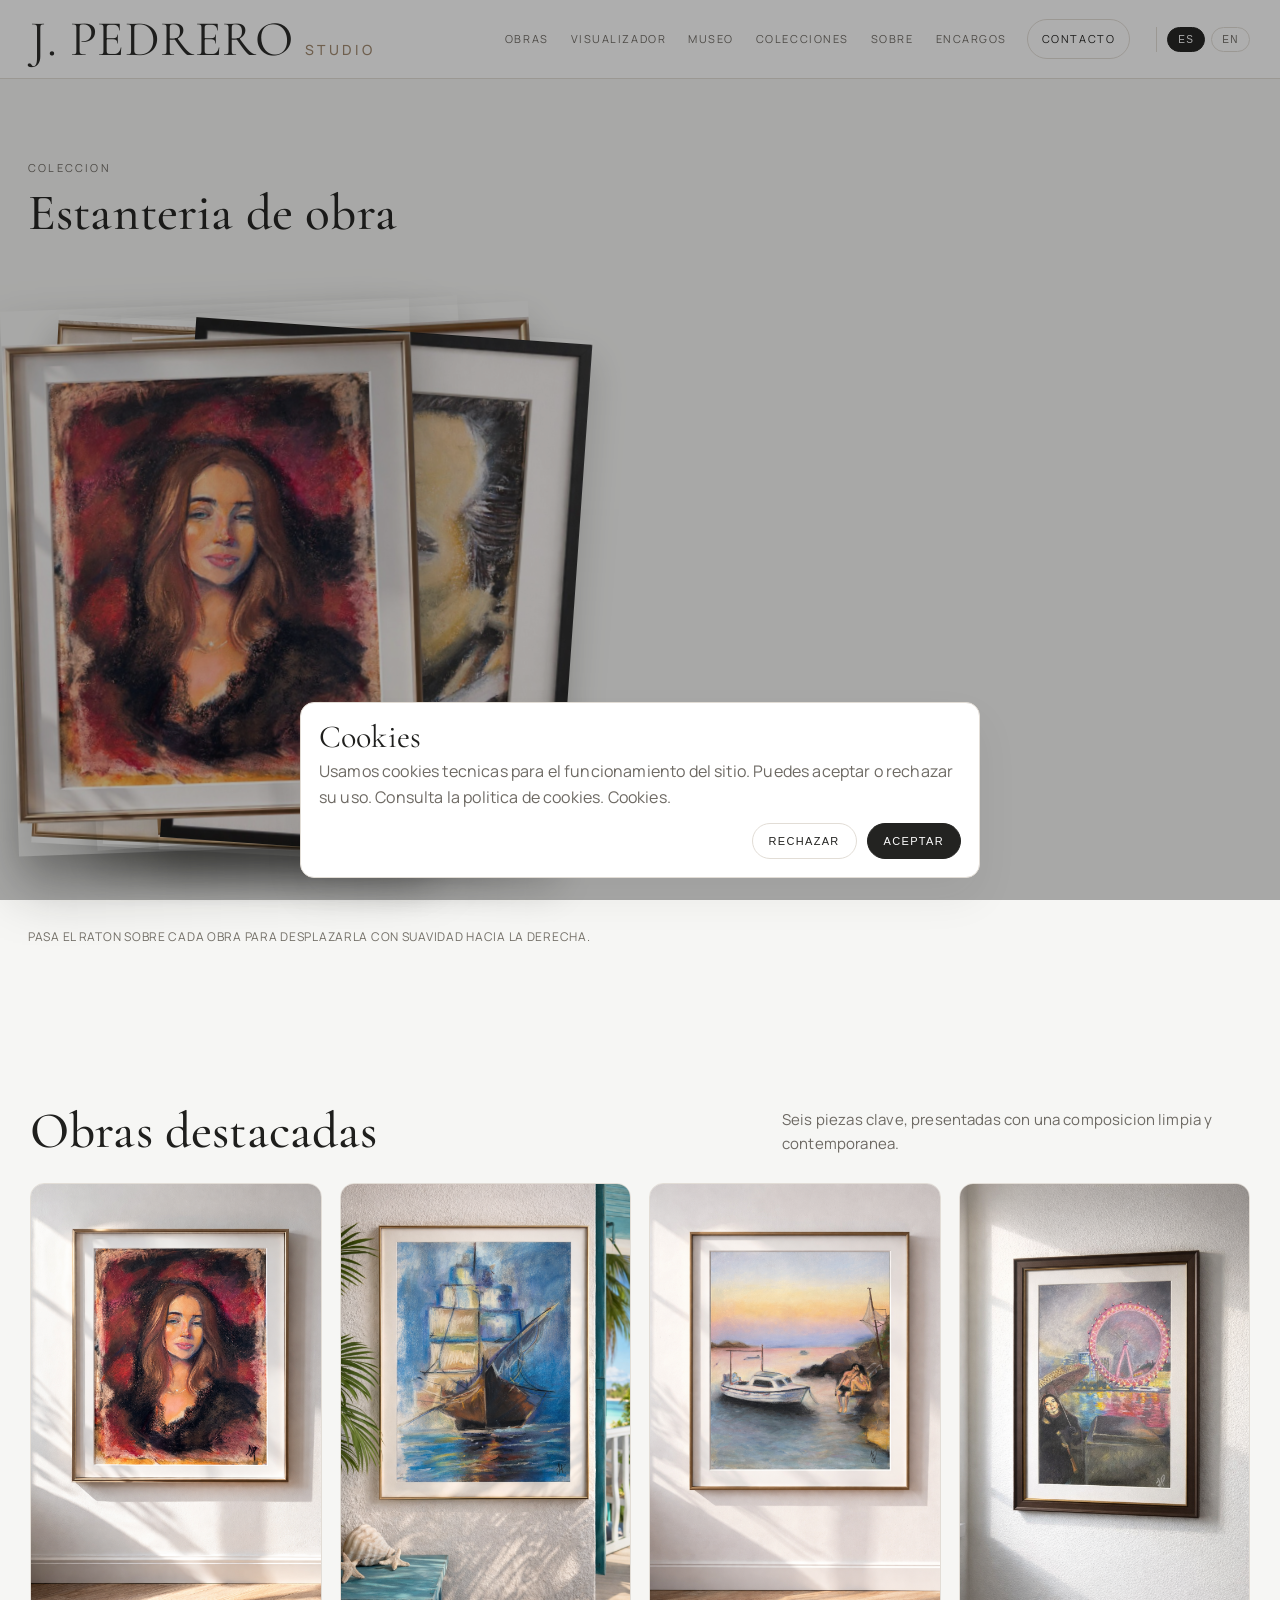
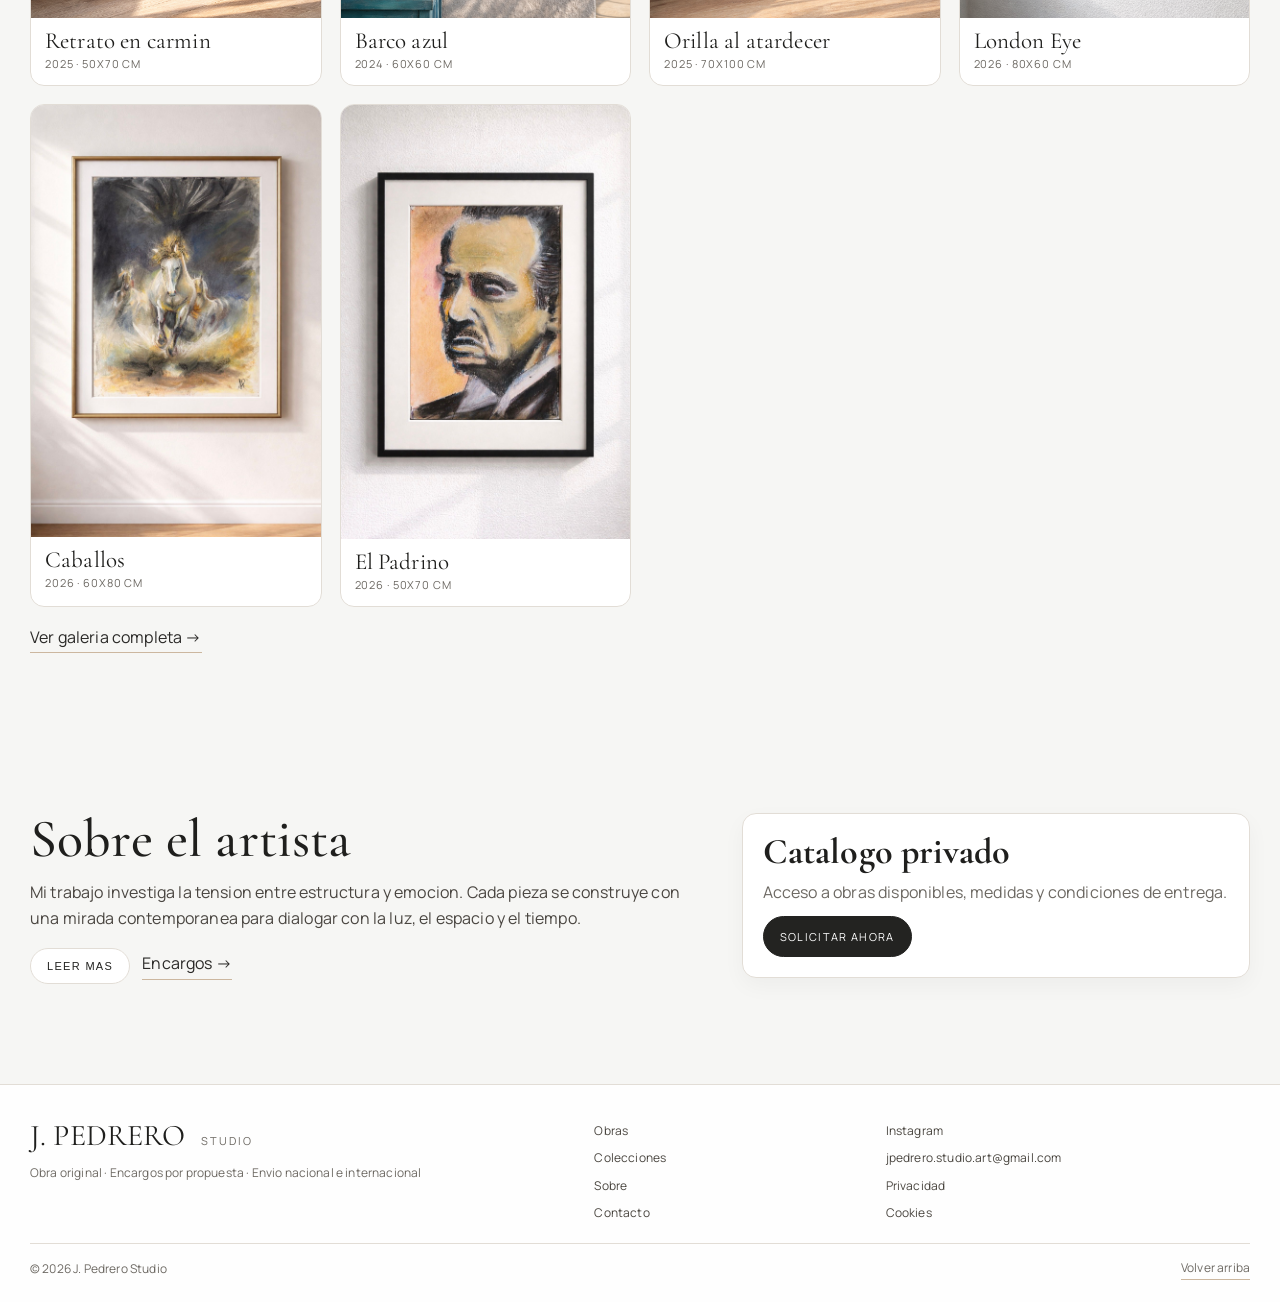
==== index.html @ 9bbccb2c "Estilo nuevo indice" ====
<!doctype html>
<html lang="es">
<head>
  <meta charset="utf-8" />
  <meta name="viewport" content="width=device-width,initial-scale=1" />
  <title>J. Pedrero Studio</title>
  <meta name="description" content="Obra original contemporanea. Series seleccionadas, piezas unicas y encargos por propuesta." />
  <meta name="theme-color" content="#f6f6f4" />
  <link rel="icon" type="image/svg+xml" href="assets/img/site/icon-jp.svg?v=2" />
  <link rel="preconnect" href="https://fonts.googleapis.com" />
  <link rel="preconnect" href="https://fonts.gstatic.com" crossorigin />
  <link href="https://fonts.googleapis.com/css2?family=Cormorant+Garamond:wght@400;500;600&family=Manrope:wght@300;400;500;600&display=swap" rel="stylesheet" />
  <script type="module" src="assets/js/vendor/model-viewer.min.js"></script>
  <link rel="stylesheet" href="assets/css/styles.css?v=20260331-4" />
</head>
<body>
  <header class="site-header" id="top">
    <div class="container header-inner">
      <a class="brand" href="index.html" aria-label="Inicio">
        <span class="brand-main">J. PEDRERO</span>
        <span class="brand-sub">Studio</span>
      </a>

      <button class="nav-toggle" id="navToggle" aria-label="Abrir menu" aria-expanded="false">
        <span></span><span></span><span></span>
      </button>

      <nav class="site-nav" id="siteNav" aria-label="Navegacion principal">
        <a href="works/index.html">Obras</a>
        <a href="visualizer/index.html">Visualizador</a>
        <a href="museum/index.html">Museo</a>
        <a href="collections/index.html">Colecciones</a>
        <a href="about/index.html">Sobre</a>
        <a href="commissions/index.html">Encargos</a>
        <a class="nav-cta" href="contact/index.html">Contacto</a>
      </nav>
    </div>
  </header>

  <main>
    <section class="section shelf-experiment" id="homeShelfPreview">
      <div class="container shelf-head">
        <div>
          <p class="kicker" id="shelfStackKicker">Coleccion</p>
          <h1 id="shelfStackTitle">Estanteria de obra</h1>
        </div>
      </div>

      <div class="container shelf-layout">
        <div class="shelf-stack-wrap">
          <div class="shelf-stack" id="homeShelfStack" role="listbox" aria-label="Seleccion de obras"></div>
          <p class="shelf-hint" id="shelfStackHint">Pasa el raton sobre cada obra para desplazarla con suavidad hacia la derecha.</p>
        </div>
      </div>
    </section>

    <section class="section">
      <div class="container section-head">
        <h2>Obras destacadas</h2>
        <p>Seis piezas clave, presentadas con una composicion limpia y contemporanea.</p>
      </div>

      <div class="container featured-grid">
        <a class="featured-card" href="works/obra.html?id=cuadro1">
          <img src="assets/img/works/Cuadro1.png" alt="Retrato en carmin" loading="lazy" />
          <div class="featured-meta">
            <span class="featured-title">Retrato en carmin</span>
            <span class="featured-sub">2025 &middot; 50x70 cm</span>
          </div>
        </a>
        <a class="featured-card" href="works/obra.html?id=cuadro2">
          <img src="assets/img/works/Cuadro3.png" alt="Barco azul" loading="lazy" />
          <div class="featured-meta">
            <span class="featured-title">Barco azul</span>
            <span class="featured-sub">2024 &middot; 60x60 cm</span>
          </div>
        </a>
        <a class="featured-card" href="works/obra.html?id=cuadro3">
          <img src="assets/img/works/Cuadro2.png" alt="Orilla al atardecer" loading="lazy" />
          <div class="featured-meta">
            <span class="featured-title">Orilla al atardecer</span>
            <span class="featured-sub">2025 &middot; 70x100 cm</span>
          </div>
        </a>
        <a class="featured-card" href="works/obra.html?id=cuadro4">
          <img src="assets/img/works/Cuadro4.png" alt="London Eye" loading="lazy" />
          <div class="featured-meta">
            <span class="featured-title">London Eye</span>
            <span class="featured-sub">2026 &middot; 80x60 cm</span>
          </div>
        </a>
        <a class="featured-card" href="works/obra.html?id=cuadro5">
          <img src="assets/img/works/cuadro5.png" alt="Caballos" loading="lazy" />
          <div class="featured-meta">
            <span class="featured-title">Caballos</span>
            <span class="featured-sub">2026 &middot; 60x80 cm</span>
          </div>
        </a>
        <a class="featured-card" href="works/obra.html?id=cuadro6">
          <img src="assets/img/works/cuadro6.png" alt="El Padrino" loading="lazy" />
          <div class="featured-meta">
            <span class="featured-title">El Padrino</span>
            <span class="featured-sub">2026 &middot; 50x70 cm</span>
          </div>
        </a>
      </div>

      <div class="container section-foot">
        <a class="link" href="works/index.html">Ver galeria completa &rarr;</a>
      </div>
    </section>

    <section class="section">
      <div class="container about-grid">
        <div class="about-copy">
          <h2>Sobre el artista</h2>
          <p>
            Mi trabajo investiga la tension entre estructura y emocion. Cada pieza se construye con una mirada
            contemporanea para dialogar con la luz, el espacio y el tiempo.
          </p>

          <div class="bio-expand" id="bioExpand">
            <div class="bio-content">
              <div class="bio-text">
                <p>
                  Trabajo en series limitadas y desarrollo encargos por propuesta. La meta es crear obra con
                  identidad, sobriedad y permanencia.
                </p>
                <p>
                  Para disponibilidad, precios o comisiones, puedes contactarme con una referencia o idea general.
                </p>
              </div>
              <div class="bio-image">
                <img src="assets/img/site/jacobo.png" alt="Jacobo Pedrero" />
              </div>
            </div>
          </div>

          <div class="about-actions">
            <button class="btn btn-ghost" id="toggleBio">Leer mas</button>
            <a class="link" href="commissions/index.html">Encargos &rarr;</a>
          </div>
        </div>

        <aside class="page-box">
          <h2>Catalogo privado</h2>
          <p>Acceso a obras disponibles, medidas y condiciones de entrega.</p>
          <a class="btn" href="contact/index.html">Solicitar ahora</a>
        </aside>
      </div>
    </section>

    <footer class="site-footer">
      <div class="container footer-grid">
        <div>
          <div class="brand-footer">J. PEDRERO <span>Studio</span></div>
          <p class="fineprint">Obra original &middot; Encargos por propuesta &middot; Envio nacional e internacional</p>
        </div>

        <div class="footer-links">
          <a href="works/index.html">Obras</a>
          <a href="collections/index.html">Colecciones</a>
          <a href="about/index.html">Sobre</a>
          <a href="contact/index.html">Contacto</a>
        </div>

        <div class="footer-links">
          <a href="https://www.instagram.com/jpedrero.studio?igsh=emQyeGtuYnpsY2Yw&utm_source=qr" aria-label="Instagram" target="_blank" rel="noopener noreferrer">Instagram</a>
          <a href="mailto:jpedrero.studio.art@gmail.com">jpedrero.studio.art@gmail.com</a>
          <a href="legal/privacy.html">Privacidad</a>
          <a href="legal/cookies.html">Cookies</a>
        </div>
      </div>

      <div class="container footer-bottom">
        <span class="fineprint">&copy; <span id="year"></span> J. Pedrero Studio</span>
        <a class="link fineprint" href="#top">Volver arriba &uarr;</a>
      </div>
    </footer>
  </main>

  <script src="assets/js/main.js?v=20260331-6"></script>
</body>
</html>
---- assets/css/styles.css ----
:root {
  --bg: #f6f6f4;
  --surface: #ffffff;
  --surface-soft: #f1f0ed;
  --text: #1f1f1d;
  --muted: #6d6963;
  --line: #e2ddd6;
  --accent: #b99f84;
  --accent-soft: #ece2d7;

  --serif: "Cormorant Garamond", serif;
  --sans: "Manrope", "Avenir Next", "Segoe UI", sans-serif;

  --radius: 14px;
  --radius-soft: 10px;
  --max: 1220px;
  --shadow: 0 20px 44px rgba(31, 31, 29, 0.06);
  --shadow-soft: 0 8px 22px rgba(31, 31, 29, 0.04);
}

* { box-sizing: border-box; }
html, body { min-height: 100%; }

html {
  background: #f6f6f4;
}

body {
  margin: 0;
  color: var(--text);
  font-family: var(--sans);
  line-height: 1.62;
  letter-spacing: 0.01em;
  background: transparent;
}

img { max-width: 100%; display: block; }
a { color: inherit; text-decoration: none; }

.container {
  width: min(var(--max), calc(100% - 56px));
  margin: 0 auto;
}

.site-header {
  position: sticky;
  top: 0;
  z-index: 50;
  background: rgba(255, 255, 255, 0.9);
  backdrop-filter: blur(10px);
  border-bottom: 1px solid var(--line);
}

.header-inner {
  display: flex;
  align-items: center;
  justify-content: space-between;
  gap: 16px;
  min-height: 78px;
}

.brand {
  display: inline-flex;
  align-items: baseline;
  gap: 12px;
  white-space: nowrap;
}

.brand-main {
  font-family: var(--serif);
  font-size: 50px;
  line-height: 0.88;
  letter-spacing: 0.01em;
  color: #252523;
}

.brand-sub {
  font-family: var(--sans);
  font-size: 14px;
  font-weight: 500;
  letter-spacing: 0.24em;
  text-transform: uppercase;
  color: #9f876d;
}

.site-nav {
  display: flex;
  align-items: center;
  gap: 18px;
}

.lang-switcher {
  display: inline-flex;
  align-items: center;
  gap: 6px;
  margin-left: 8px;
  padding-left: 10px;
  border-left: 1px solid var(--line);
}

.lang-switcher-floating {
  position: fixed;
  top: 16px;
  right: 16px;
  z-index: 1001;
  margin-left: 0;
  padding: 8px;
  border-left: 0;
  border: 1px solid var(--line);
  border-radius: 999px;
  background: rgba(255, 255, 255, 0.96);
  backdrop-filter: blur(8px);
}

.lang-btn {
  border: 1px solid var(--line);
  background: #fff;
  color: var(--muted);
  border-radius: 999px;
  padding: 6px 10px;
  font-size: 10px;
  letter-spacing: 0.14em;
  text-transform: uppercase;
  cursor: pointer;
}

.lang-btn.is-active {
  background: #1f1f1d;
  color: #fff;
  border-color: #1f1f1d;
}

.site-nav a {
  font-size: 11px;
  letter-spacing: 0.14em;
  text-transform: uppercase;
  color: var(--muted);
  padding: 8px 2px;
}

.site-nav a:hover { color: var(--text); }

.nav-cta {
  border: 1px solid var(--line);
  border-radius: 999px;
  padding: 10px 14px !important;
  color: var(--text) !important;
  background: var(--surface);
}

.nav-cta:hover {
  border-color: #d0c6b9;
  background: #fcfbfa;
}

.nav-toggle {
  display: none;
  width: 42px;
  height: 42px;
  border-radius: 999px;
  border: 1px solid var(--line);
  background: var(--surface);
  padding: 10px;
}

.nav-toggle span {
  display: block;
  height: 1px;
  margin: 6px 0;
  background: #262624;
}

.book-hero {
  padding-top: 58px;
}

.book-hero-head {
  display: flex;
  justify-content: space-between;
  align-items: flex-end;
  gap: 24px;
  margin-bottom: 22px;
}

.book-hero-head h1 {
  margin: 0;
  font-family: var(--serif);
  font-size: clamp(44px, 5vw, 72px);
  line-height: 0.95;
  font-weight: 500;
}

.book-hero-head .lead {
  margin: 0;
  max-width: 44ch;
}

.book-stage {
  display: grid;
  gap: 16px;
}

.art-book-section {
  width: 100%;
}

.art-book-shell {
  width: 100%;
  display: grid;
  gap: 16px;
}

.art-book-stage {
  display: flex;
  justify-content: center;
}

.art-book-spread {
  position: relative;
  width: min(1240px, 94vw);
  aspect-ratio: 16 / 9.4;
  min-height: 700px;
  display: grid;
  grid-template-columns: 1fr 1fr;
  border-radius: 24px;
  overflow: hidden;
  background: #f5f1eb;
  border: 1px solid #d8d0c6;
  box-shadow: 0 30px 80px rgba(0, 0, 0, 0.1);
}

.art-page {
  position: relative;
  min-width: 0;
  min-height: 0;
  box-shadow: inset 0 0 20px rgba(0, 0, 0, 0.03);
}

.art-page-content {
  width: 100%;
  height: 100%;
}

.art-page-left {
  background: linear-gradient(180deg, #f3eee7 0%, #efeae3 100%);
  padding: clamp(34px, 4vw, 62px);
  display: flex;
  align-items: center;
  justify-content: center;
  z-index: 1;
}

.art-page-right {
  background: linear-gradient(180deg, #f8f5f1 0%, #f5f2ed 100%);
  padding: clamp(18px, 2.2vw, 30px);
  z-index: 1;
  display: flex;
  align-items: center;
  justify-content: center;
}

.art-meta {
  max-width: 420px;
}

.art-meta .studio {
  display: inline-block;
  margin-bottom: 12px;
  font-size: 11px;
  letter-spacing: 0.2em;
  text-transform: uppercase;
  color: var(--muted);
}

.art-meta h2 {
  margin: 0 0 14px;
  font-family: var(--serif);
  font-size: clamp(44px, 4.3vw, 66px);
  line-height: 0.9;
  font-weight: 500;
  color: #272624;
}

.art-meta p {
  margin: 0 0 18px;
  max-width: 30ch;
  color: #66625b;
}

.art-meta .meta {
  display: grid;
  gap: 8px;
  font-size: 13px;
  letter-spacing: 0.05em;
  text-transform: uppercase;
  color: #4b473f;
}

.art-artwork-panel {
  width: 100%;
  height: 100%;
  display: flex;
  align-items: center;
  justify-content: center;
}

.art-artwork-frame {
  width: 100%;
  height: 100%;
  border-radius: 14px;
  border: 1px solid #dfd8cf;
  background: linear-gradient(180deg, #fbfaf8 0%, #f7f4ef 100%);
  box-shadow: inset 0 0 0 1px rgba(255, 255, 255, 0.65);
  padding: clamp(14px, 1.8vw, 22px);
  display: flex;
  align-items: center;
  justify-content: center;
  position: relative;
  overflow: hidden;
}

.art-artwork-image {
  display: block;
  width: 100%;
  height: 100%;
  max-width: 100%;
  max-height: 100%;
  object-fit: contain;
  object-position: center;
}

.art-artwork-placeholder {
  position: absolute;
  inset: 0;
  display: flex;
  align-items: center;
  justify-content: center;
  text-align: center;
  padding: 20px;
  color: #7a756e;
  font-size: 13px;
  letter-spacing: 0.08em;
  text-transform: uppercase;
  background: linear-gradient(180deg, #f7f3ec 0%, #f2ede6 100%);
}

.art-artwork-placeholder[hidden] {
  display: none !important;
}

.art-book-gutter {
  position: absolute;
  left: 50%;
  top: 0;
  bottom: 0;
  width: 24px;
  transform: translateX(-50%);
  background: linear-gradient(90deg, rgba(72, 57, 40, 0.14), rgba(255, 255, 255, 0.32), rgba(72, 57, 40, 0.14));
  z-index: 3;
  pointer-events: none;
}

.art-page-flip-layer {
  position: absolute;
  inset: 0 0 0 50%;
  z-index: 5;
  pointer-events: none;
  display: none;
  perspective: 2200px;
}

.art-page-flip-layer.is-active {
  display: block;
}

.art-flip-sheet {
  position: absolute;
  inset: 0;
  transform-style: preserve-3d;
  transform-origin: left center;
  will-change: transform, filter;
}

.art-flip-sheet::after {
  content: "";
  position: absolute;
  inset: 0;
  pointer-events: none;
  background: linear-gradient(90deg, rgba(24, 18, 12, 0.18), transparent 22%, transparent 74%, rgba(24, 18, 12, 0.12));
  opacity: 0.7;
}

.art-flip-face {
  position: absolute;
  inset: 0;
  backface-visibility: hidden;
  background-size: contain;
  background-position: center center;
  background-repeat: no-repeat;
  border-left: 1px solid #dfd8cf;
  background-color: #f7f5f1;
}

.art-flip-back {
  transform: rotateY(180deg);
}

.art-book-controls {
  display: flex;
  align-items: center;
  justify-content: center;
  gap: 10px;
}

.art-book-pagination {
  min-width: 76px;
  text-align: center;
  font-size: 12px;
  letter-spacing: 0.12em;
  text-transform: uppercase;
  color: var(--muted);
}

.shelf-experiment {
  padding-top: 24px;
}

.shelf-experiment .container {
  width: min(1380px, calc(100% - 56px));
}

.shelf-head {
  display: flex;
  align-items: flex-end;
  gap: 12px;
  margin-bottom: 12px;
}

.shelf-head h1,
.shelf-head h2 {
  margin: 0;
  font-family: var(--serif);
  font-size: clamp(38px, 4vw, 58px);
  line-height: 0.95;
  font-weight: 500;
}

.shelf-layout {
  display: block;
  overflow: visible;
}

.shelf-stack-wrap {
  border: 0;
  border-radius: 0;
  background: transparent;
  box-shadow: none;
  padding: 0;
  overflow: visible;
}

.shelf-stack {
  position: relative;
  width: 100vw;
  margin-left: calc(50% - 50vw);
  height: clamp(450px, 52vw, 680px);
  overflow: visible;
  --card-count: 6;
  --card-width: clamp(280px, 31vw, 420px);
  --collapsed-step: clamp(28px, 2.6vw, 42px);
  --expanded-step: calc((100vw - var(--card-width) - 56px) / max(1, (var(--card-count) - 1)));
}

.shelf-card {
  --step: var(--collapsed-step);
  --nudge: 0px;
  --tilt: 0deg;
  --scale: 1;
  position: absolute;
  left: calc(12px + var(--i) * var(--step));
  top: 50%;
  width: var(--card-width);
  aspect-ratio: 3 / 4;
  border: 0;
  border-radius: 0;
  padding: 0;
  background: transparent;
  box-shadow: 0 20px 36px rgba(24, 24, 20, 0.2);
  cursor: pointer;
  transform: translate3d(0, -50%, 0) rotate(var(--tilt)) scale(var(--scale));
  transform-origin: 18% 50%;
  transition: left 420ms cubic-bezier(0.2, 0.7, 0.2, 1), transform 260ms cubic-bezier(0.2, 0.7, 0.2, 1), box-shadow 260ms ease;
  z-index: var(--z);
}

.shelf-card img {
  width: 100%;
  height: 100%;
  object-fit: contain;
  object-position: center;
  background: transparent;
  border-radius: 0;
  pointer-events: none;
}

.shelf-stack.is-expanded .shelf-card {
  left: calc(12px + var(--i) * var(--expanded-step));
}

.shelf-card:hover {
  --tilt: 0deg;
  --scale: 1.015;
  box-shadow: 0 24px 44px rgba(24, 24, 20, 0.3);
}

.shelf-card.is-active {
  --tilt: 0deg;
  --scale: 1.03;
  box-shadow: 0 30px 52px rgba(24, 24, 20, 0.34);
}

.shelf-hint {
  margin: 12px 0 0;
  font-size: 12px;
  color: #726e66;
  letter-spacing: 0.06em;
  text-transform: uppercase;
}

.hero {
  padding: 84px 0 42px;
}

.hero-grid {
  display: grid;
  grid-template-columns: 0.95fr 1.05fr;
  gap: 44px;
  align-items: center;
}

.hero-copy {
  position: relative;
}

.kicker {
  margin: 0 0 12px;
  font-size: 11px;
  text-transform: uppercase;
  letter-spacing: 0.2em;
  color: var(--muted);
}

.hero h1 {
  margin: 0 0 18px;
  font-family: var(--serif);
  font-weight: 500;
  font-size: clamp(48px, 6vw, 86px);
  line-height: 0.94;
  color: #1c1c1a;
}

.lead {
  margin: 0 0 24px;
  max-width: 48ch;
  color: var(--muted);
  font-size: 17px;
}

.hero-actions {
  display: flex;
  gap: 10px;
  flex-wrap: wrap;
  margin-bottom: 24px;
}

.hero-metrics {
  margin: 0;
  padding: 0;
  display: grid;
  grid-template-columns: repeat(3, minmax(0, 1fr));
  gap: 10px;
}

.hero-metrics div {
  padding: 12px;
  border-radius: var(--radius-soft);
  border: 1px solid var(--line);
  background: rgba(255, 255, 255, 0.85);
}

.hero-metrics dt {
  margin-bottom: 4px;
  font-size: 10px;
  text-transform: uppercase;
  letter-spacing: 0.14em;
  color: var(--muted);
}

.hero-metrics dd {
  margin: 0;
  font-size: 12px;
  color: #3f3b35;
}

.hero-art {
  margin: 0;
  border-radius: var(--radius);
  border: 1px solid var(--line);
  overflow: hidden;
  background: var(--surface);
  box-shadow: var(--shadow);
}

.hero-art img {
  width: 100%;
  aspect-ratio: 3 / 4;
  object-fit: contain;
  background: linear-gradient(180deg, #f5f4f2 0%, #f0eeeb 100%);
  padding: 14px;
}

.hero-art .work-model-wrap {
  width: 100%;
  aspect-ratio: 3 / 4;
  background: linear-gradient(180deg, #f5f4f2 0%, #f0eeeb 100%);
  padding: 14px;
}

.hero-art .work-model-wrap[hidden] {
  display: none;
}

.hero-art model-viewer {
  width: 100%;
  height: 100%;
  display: block;
  background: transparent;
  --poster-color: transparent;
}

.hero-art figcaption {
  padding: 14px 16px;
  border-top: 1px solid var(--line);
  display: flex;
  justify-content: space-between;
  gap: 14px;
  background: #faf9f8;
}

.art-title {
  font-family: var(--serif);
  font-size: 28px;
  line-height: 1;
}

.art-meta {
  color: var(--muted);
  font-size: 13px;
}

.section {
  padding: 80px 0;
}

.section-head {
  display: flex;
  justify-content: space-between;
  align-items: flex-end;
  gap: 20px;
  margin-bottom: 26px;
}

.section-head h2 {
  margin: 0;
  font-family: var(--serif);
  font-weight: 500;
  font-size: clamp(38px, 4vw, 62px);
  line-height: 0.98;
}

.section-head p {
  margin: 0;
  max-width: 52ch;
  color: var(--muted);
  font-size: 15px;
}

.section-foot { margin-top: 18px; }

.btn {
  display: inline-flex;
  align-items: center;
  justify-content: center;
  border-radius: 999px;
  border: 1px solid #232321;
  background: #232321;
  color: #fff;
  padding: 11px 16px;
  font-size: 11px;
  letter-spacing: 0.12em;
  text-transform: uppercase;
  transition: all 0.2s ease;
}

.btn:hover {
  background: #2f2f2c;
  transform: translateY(-1px);
}

.btn-ghost {
  background: #fff;
  color: #232321;
  border-color: var(--line);
}

.btn-ghost:hover {
  border-color: #cfc2b2;
  background: #fdfcfa;
}

.link {
  display: inline-block;
  color: #2a2927;
  border-bottom: 1px solid #ccb79f;
  padding-bottom: 2px;
}

.link:hover {
  border-bottom-color: #b79879;
}

.fineprint {
  font-size: 12px;
  color: var(--muted);
}

.grid {
  display: grid;
  gap: 16px;
}

.works-grid {
  grid-template-columns: repeat(4, minmax(0, 1fr));
}

.featured-grid {
  display: grid;
  grid-template-columns: repeat(4, minmax(0, 1fr));
  gap: 18px;
}

.featured-card {
  border: 1px solid var(--line);
  border-radius: var(--radius);
  background: #fff;
  overflow: hidden;
  box-shadow: none;
  transition: border-color 0.24s ease, transform 0.24s ease, box-shadow 0.24s ease;
}

.featured-card:hover {
  border-color: #d1c4b4;
  transform: translateY(-2px);
  box-shadow: var(--shadow-soft);
}

.featured-card img {
  width: 100%;
  height: auto;
  aspect-ratio: auto;
  object-fit: fill;
  padding: 0;
  background: transparent;
  transition: transform 0.5s cubic-bezier(0.2, 0.7, 0.2, 1);
}

.featured-card:hover img {
  transform: scale(1.01);
}

.featured-meta {
  padding: 12px 14px;
  display: grid;
  gap: 2px;
}

.featured-title {
  font-family: var(--serif);
  font-size: 23px;
  line-height: 1;
}

.featured-sub {
  color: var(--muted);
  font-size: 11px;
  letter-spacing: 0.08em;
  text-transform: uppercase;
}

.card {
  border: 1px solid var(--line);
  border-radius: var(--radius);
  background: #fff;
  overflow: hidden;
  box-shadow: var(--shadow-soft);
  transition: border-color 0.2s ease, transform 0.2s ease;
}

.card:hover {
  border-color: #d6c8b8;
  transform: translateY(-2px);
}

.card img {
  width: 100%;
  aspect-ratio: 3 / 4;
  object-fit: contain;
  background: linear-gradient(180deg, #f5f4f2 0%, #f0eeeb 100%);
  padding: 12px;
}

.card-meta {
  padding: 14px;
  display: grid;
  gap: 4px;
}

.card-title {
  font-family: var(--serif);
  font-size: 27px;
  line-height: 1;
}

.card-sub {
  color: var(--muted);
  font-size: 12px;
}

.about-grid {
  display: grid;
  grid-template-columns: 1.15fr 0.85fr;
  gap: 24px;
  align-items: start;
}

.about-copy h2,
.page-hero h1 {
  margin: 0 0 14px;
  font-family: var(--serif);
  font-weight: 500;
  font-size: clamp(42px, 4.2vw, 64px);
  line-height: 0.98;
}

.about-copy p,
.page-hero p {
  margin: 0 0 16px;
  max-width: 66ch;
  color: #4a4641;
  font-size: 16px;
}

.about-actions {
  display: flex;
  align-items: center;
  gap: 12px;
  flex-wrap: wrap;
}

.bio-expand {
  max-height: 0;
  opacity: 0;
  overflow: hidden;
  transition: max-height 0.6s ease, opacity 0.3s ease;
}

.bio-expand.open {
  max-height: 1200px;
  opacity: 1;
  margin-top: 20px;
}

.bio-content {
  display: grid;
  grid-template-columns: 1fr;
  gap: 20px;
  padding: 18px;
  border: 1px solid var(--line);
  border-radius: var(--radius);
  background: #fff;
}

.bio-image img {
  width: min(360px, 100%);
  border: 1px solid var(--line);
  border-radius: var(--radius-soft);
  background: #f6f5f2;
}

.page-main {
  padding: 76px 0 96px;
}

.page-hero {
  margin-bottom: 30px;
}

.page-grid {
  display: grid;
  grid-template-columns: repeat(2, minmax(0, 1fr));
  gap: 16px;
}

.contact-layout {
  display: grid;
  grid-template-columns: 1.35fr 0.65fr;
  gap: 16px;
}

.page-box {
  border: 1px solid var(--line);
  border-radius: var(--radius);
  background: #fff;
  padding: 20px;
  box-shadow: var(--shadow-soft);
}

.page-box h2 {
  margin: 0 0 10px;
  font-family: var(--serif);
  font-size: 36px;
  line-height: 0.98;
}

.page-box p,
.page-box li {
  margin: 0 0 10px;
  color: var(--muted);
}

.contact-form {
  display: grid;
  gap: 14px;
}

.form-row {
  display: grid;
  gap: 12px;
}

.two-cols {
  grid-template-columns: repeat(2, minmax(0, 1fr));
}

.form-field {
  display: grid;
  gap: 7px;
}

.form-field span {
  font-size: 11px;
  letter-spacing: 0.12em;
  text-transform: uppercase;
  color: var(--muted);
}

.form-field input,
.form-field select,
.form-field textarea {
  width: 100%;
  border: 1px solid var(--line);
  border-radius: var(--radius-soft);
  background: #fff;
  color: var(--text);
  font: inherit;
  padding: 12px 13px;
  outline: none;
  transition: border-color 0.2s ease, box-shadow 0.2s ease;
}

.form-field input:focus,
.form-field select:focus,
.form-field textarea:focus {
  border-color: #ccb79f;
  box-shadow: 0 0 0 3px rgba(185, 159, 132, 0.12);
}

.form-field textarea {
  resize: vertical;
  min-height: 140px;
}

.visualizer-layout {
  display: grid;
  grid-template-columns: minmax(320px, 0.42fr) minmax(0, 0.58fr);
  gap: 16px;
}

.visualizer-controls {
  display: grid;
  gap: 14px;
  align-content: start;
}

.visualizer-controls h2 {
  margin-bottom: 2px;
}

.visualizer-stage-card {
  display: grid;
  gap: 12px;
}

.visualizer-stage-wrap {
  border: 1px solid var(--line);
  border-radius: 12px;
  padding: 12px;
  background: linear-gradient(180deg, #f8f6f3 0%, #f2eee9 100%);
}

.visualizer-stage {
  position: relative;
  width: 100%;
  aspect-ratio: 4 / 3;
  border-radius: 10px;
  overflow: hidden;
  background: #ebe8e4;
  user-select: none;
}

.viz-room-image {
  position: absolute;
  inset: 0;
  width: 100%;
  height: 100%;
  object-fit: contain;
  background: #ece9e4;
}

.viz-room-image[hidden],
.viz-artwork-layer[hidden],
.viz-painting-fallback[hidden],
.viz-placeholder[hidden],
.viz-placeholder.is-hidden {
  display: none !important;
}

.viz-artwork-layer {
  position: absolute;
  left: 50%;
  top: 52%;
  width: 34%;
  aspect-ratio: 3 / 4;
  max-width: none;
  cursor: grab;
  touch-action: none;
  transform-origin: center center;
  will-change: left, top, transform, width, filter;
  filter: drop-shadow(0 6px 20px rgba(0, 0, 0, 0.26));
}

.viz-artwork-layer.is-dragging {
  cursor: grabbing;
}

.viz-artwork-layer.is-model-mode {
  cursor: default;
  touch-action: auto;
}

.viz-painting-model {
  position: absolute;
  inset: 0;
  width: 100%;
  height: 100%;
  display: block;
  pointer-events: none;
  --poster-color: transparent;
}

.viz-artwork-layer.is-model-mode .viz-painting-model {
  pointer-events: auto;
}

.viz-painting-fallback {
  position: absolute;
  inset: 0;
  width: 100%;
  height: 100%;
  object-fit: contain;
  pointer-events: none;
}

.viz-placeholder {
  position: absolute;
  inset: 0;
  display: grid;
  place-items: center;
  padding: 20px;
  text-align: center;
  color: #7c776e;
  font-size: 13px;
  letter-spacing: 0.08em;
  text-transform: uppercase;
  background:
    radial-gradient(circle at 18% 20%, rgba(255, 255, 255, 0.7), rgba(255, 255, 255, 0) 34%),
    linear-gradient(180deg, #f1ede8 0%, #e8e3dc 100%);
}

.visualizer-range-row {
  display: grid;
  gap: 6px;
}

.visualizer-range-head {
  display: flex;
  align-items: center;
  justify-content: space-between;
  gap: 10px;
  font-size: 11px;
  letter-spacing: 0.12em;
  text-transform: uppercase;
  color: var(--muted);
}

.visualizer-range-head strong {
  font-size: 11px;
  color: #2a2926;
}

.visualizer-range-row input[type="range"] {
  width: 100%;
}

.visualizer-actions {
  display: flex;
  align-items: center;
  gap: 10px;
  flex-wrap: wrap;
}

.visualizer-mode {
  display: flex;
  gap: 8px;
  flex-wrap: wrap;
}

.visualizer-mode-btn {
  border: 1px solid var(--line);
  background: #fff;
  color: #2b2926;
  border-radius: 999px;
  padding: 9px 14px;
  font-size: 11px;
  letter-spacing: 0.1em;
  text-transform: uppercase;
  cursor: pointer;
  transition: background-color 0.2s ease, color 0.2s ease, border-color 0.2s ease;
}

.visualizer-mode-btn:hover {
  border-color: #bfa47d;
}

.visualizer-mode-btn.is-active {
  background: #20211f;
  color: #fff;
  border-color: #20211f;
}

.visualizer-note {
  margin: 0;
}

.museum-main {
  padding-top: 0;
}

.museum-full {
  width: 100vw;
  margin-left: calc(50% - 50vw);
}

.museum-layout {
  display: block;
}

.museum-stage-card {
  position: relative;
  padding: 0;
  border: 0;
  border-radius: 0;
  background: transparent;
}

.museum-viewport {
  width: 100vw;
  height: calc(100vh - 84px);
  min-height: 560px;
  border: 0;
  border-radius: 0;
  overflow: hidden;
  background: radial-gradient(circle at 50% 22%, #ece8e1 0%, #dcd6cd 100%);
}

.museum-viewport.is-interacting {
  cursor: grab;
}

.museum-viewport.is-dragging {
  cursor: grabbing;
}

.museum-viewport canvas {
  display: block;
  width: 100%;
  height: 100%;
}

.museum-hud {
  position: absolute;
  left: 20px;
  top: 18px;
  border-radius: 999px;
  padding: 10px 14px;
  background: rgba(17, 17, 17, 0.76);
  color: rgba(255, 255, 255, 0.94);
  font-size: 10px;
  letter-spacing: 0.07em;
  text-transform: uppercase;
  opacity: 0;
  transform: translateY(12px);
  transition: opacity 0.22s ease, transform 0.22s ease;
  pointer-events: none;
}

.museum-hud p {
  margin: 0;
}

.museum-hud.is-active {
  opacity: 1;
  transform: translateY(0);
}

.museum-info {
  position: absolute;
  right: 20px;
  top: 18px;
  width: min(340px, calc(100vw - 44px));
  border: 1px solid rgba(210, 202, 190, 0.92);
  border-radius: 14px;
  background: rgba(250, 247, 242, 0.96);
  box-shadow: 0 20px 36px rgba(25, 23, 18, 0.18);
  padding: 14px 14px 12px;
  backdrop-filter: blur(6px);
}

.museum-info[hidden] {
  display: none !important;
}

.museum-info-close {
  position: absolute;
  top: 8px;
  right: 8px;
  width: 30px;
  height: 30px;
  border: 1px solid #d6ccbe;
  border-radius: 999px;
  background: #fff;
  color: #312d28;
  font-size: 18px;
  line-height: 1;
  cursor: pointer;
}

.museum-info-kicker {
  margin: 0 0 2px;
  font-size: 10px;
  letter-spacing: 0.16em;
  text-transform: uppercase;
  color: #7d756a;
}

.museum-info-title {
  margin: 0 22px 6px 0;
  font-family: var(--serif);
  font-size: 36px;
  line-height: 0.92;
  font-weight: 500;
  color: #252321;
}

.museum-info-meta {
  margin: 0 0 8px;
  font-size: 14px;
  color: #5f584f;
}

.museum-info-text {
  margin: 0 0 10px;
  color: #5f584f;
  font-size: 14px;
  line-height: 1.5;
}

.museum-info-link {
  display: inline-flex;
  align-items: center;
  justify-content: center;
  border: 1px solid #22211f;
  border-radius: 999px;
  background: #22211f;
  color: #fff;
  padding: 8px 12px;
  font-size: 10px;
  letter-spacing: 0.12em;
  text-transform: uppercase;
}

.museum-joystick {
  position: absolute;
  left: 18px;
  bottom: 16px;
  width: 128px;
  height: 128px;
  border-radius: 999px;
  border: 1px solid rgba(255, 255, 255, 0.28);
  background:
    radial-gradient(circle at 38% 30%, rgba(255, 255, 255, 0.28), rgba(255, 255, 255, 0.04) 52%),
    rgba(24, 24, 22, 0.3);
  box-shadow: inset 0 0 0 1px rgba(10, 10, 10, 0.16), 0 10px 24px rgba(7, 7, 6, 0.22);
  display: none;
  align-items: center;
  justify-content: center;
  touch-action: none;
  user-select: none;
  -webkit-user-select: none;
  z-index: 8;
}

.museum-joystick::after {
  content: "";
  position: absolute;
  inset: 20px;
  border-radius: 999px;
  border: 1px dashed rgba(255, 255, 255, 0.26);
  pointer-events: none;
}

.museum-joystick-thumb {
  width: 56px;
  height: 56px;
  border-radius: 999px;
  border: 1px solid rgba(22, 22, 20, 0.22);
  background: linear-gradient(180deg, rgba(255, 255, 255, 0.96) 0%, rgba(222, 219, 211, 0.94) 100%);
  box-shadow: 0 6px 14px rgba(10, 10, 8, 0.28);
  transform: translate3d(0, 0, 0);
  will-change: transform;
}

.museum-joystick.is-active .museum-joystick-thumb {
  background: linear-gradient(180deg, rgba(255, 255, 255, 0.99) 0%, rgba(236, 232, 224, 0.96) 100%);
}

.museum-joystick-label {
  position: absolute;
  left: 50%;
  bottom: -22px;
  transform: translateX(-50%);
  font-size: 10px;
  letter-spacing: 0.12em;
  text-transform: uppercase;
  color: rgba(35, 34, 32, 0.72);
}

.meta {
  font-size: 12px;
  text-transform: uppercase;
  letter-spacing: 0.12em;
  color: var(--muted);
}

.site-footer {
  margin-top: 20px;
  border-top: 1px solid var(--line);
  background: rgba(255, 255, 255, 0.88);
}

.footer-grid {
  display: grid;
  grid-template-columns: 1.2fr 0.6fr 0.8fr;
  gap: 18px;
  padding: 36px 0 0;
}

.brand-footer {
  font-family: var(--serif);
  font-size: 30px;
  line-height: 1;
}

.brand-footer span {
  font-family: var(--sans);
  font-size: 11px;
  text-transform: uppercase;
  letter-spacing: 0.18em;
  color: var(--muted);
  margin-left: 8px;
}

.footer-links {
  display: flex;
  flex-direction: column;
  gap: 8px;
}

.footer-links a {
  font-size: 12px;
  color: #49453f;
}

.footer-links a:hover { color: #1e1e1c; }

.footer-bottom {
  display: flex;
  align-items: center;
  justify-content: space-between;
  gap: 16px;
  border-top: 1px solid var(--line);
  margin-top: 20px;
  padding: 14px 0 22px;
}

.reveal-item {
  opacity: 0;
  transform: translateY(18px);
  filter: blur(2px);
  transition:
    opacity 0.7s cubic-bezier(0.2, 0.7, 0.2, 1),
    transform 0.7s cubic-bezier(0.2, 0.7, 0.2, 1),
    filter 0.7s cubic-bezier(0.2, 0.7, 0.2, 1);
  transition-delay: var(--reveal-delay, 0ms);
}

.reveal-item.is-visible {
  opacity: 1;
  transform: translateY(0);
  filter: blur(0);
}

.zoom-host {
  position: relative;
}

.zoom-btn {
  position: absolute;
  top: 10px;
  right: 10px;
  width: 38px;
  height: 38px;
  border: 1px solid rgba(255, 255, 255, 0.75);
  border-radius: 999px;
  background: rgba(24, 24, 22, 0.46);
  color: #fff;
  display: inline-flex;
  align-items: center;
  justify-content: center;
  cursor: pointer;
  z-index: 4;
  opacity: 0;
  transform: translateY(4px);
  transition: opacity 0.2s ease, transform 0.2s ease, background 0.2s ease;
}

.zoom-btn:hover {
  background: rgba(24, 24, 22, 0.68);
}

.zoom-host:hover .zoom-btn,
.zoom-host:focus-within .zoom-btn {
  opacity: 1;
  transform: translateY(0);
}

.zoom-btn svg {
  width: 18px;
  height: 18px;
  pointer-events: none;
}

.image-lightbox {
  position: fixed;
  inset: 0;
  z-index: 1200;
  background: rgba(10, 10, 10, 0.84);
  display: none;
  align-items: center;
  justify-content: center;
  padding: 28px;
}

.image-lightbox.is-open {
  display: flex;
}

.image-lightbox-stage {
  position: relative;
  width: auto;
  max-width: min(92vw, 1200px);
  max-height: 92vh;
}

.image-lightbox.is-model .image-lightbox-stage {
  width: min(92vw, 1200px);
  height: min(92vh, 880px);
  max-height: none;
}

.image-lightbox-image {
  width: auto;
  max-width: min(92vw, 1200px);
  max-height: 92vh;
  object-fit: contain;
  border-radius: 12px;
  background: transparent;
}

.image-lightbox-model {
  width: 100%;
  height: 100%;
  display: block;
  border-radius: 12px;
  background: linear-gradient(180deg, #f5f4f2 0%, #f0eeeb 100%);
  --poster-color: transparent;
}

.image-lightbox-image[hidden],
.image-lightbox-model[hidden] {
  display: none !important;
}

.image-lightbox-error {
  position: absolute;
  left: 16px;
  right: 16px;
  bottom: 16px;
  margin: 0;
  padding: 10px 12px;
  border-radius: 10px;
  background: rgba(18, 18, 18, 0.78);
  color: #fff;
  font-size: 13px;
  line-height: 1.35;
  text-align: center;
  letter-spacing: 0.02em;
}

.image-lightbox-error[hidden] {
  display: none !important;
}

.image-lightbox-close {
  position: absolute;
  top: -14px;
  right: -14px;
  width: 42px;
  height: 42px;
  border: 1px solid rgba(255, 255, 255, 0.38);
  border-radius: 999px;
  background: rgba(18, 18, 18, 0.82);
  color: #fff;
  font-size: 22px;
  line-height: 1;
  cursor: pointer;
}

body.lightbox-open {
  overflow: hidden;
}

body.cookie-open {
  overflow: hidden;
}

.cookie-consent {
  position: fixed;
  inset: 0;
  z-index: 1000;
  background: rgba(20, 20, 18, 0.34);
  display: grid;
  place-items: end center;
  padding: 22px;
}

.cookie-consent-box {
  width: min(680px, 100%);
  border: 1px solid var(--line);
  border-radius: var(--radius);
  background: #fff;
  padding: 18px;
  box-shadow: var(--shadow);
}

.cookie-consent-title {
  margin: 0 0 6px;
  font-family: var(--serif);
  font-size: 32px;
  line-height: 1;
}

.cookie-consent-text {
  margin: 0 0 12px;
  color: var(--muted);
}

.cookie-consent-actions {
  display: flex;
  gap: 10px;
  justify-content: flex-end;
  flex-wrap: wrap;
}

@media (max-width: 1120px) {
  .hero-grid { grid-template-columns: 1fr; }
  .works-grid { grid-template-columns: repeat(3, minmax(0, 1fr)); }
  .featured-grid { grid-template-columns: repeat(2, minmax(0, 1fr)); }
}

@media (max-width: 980px) {
  .about-grid,
  .page-grid,
  .contact-layout,
  .footer-grid,
  .visualizer-layout {
    grid-template-columns: 1fr;
  }

  .section-head {
    flex-direction: column;
    align-items: flex-start;
  }

  .book-hero-head {
    flex-direction: column;
    align-items: flex-start;
  }

  .shelf-head {
    align-items: flex-start;
  }

  .shelf-stack {
    width: 100%;
    margin-left: 0;
    --expanded-step: calc((100% - var(--card-width) - 28px) / max(1, (var(--card-count) - 1)));
  }
}

@media (pointer: coarse), (max-width: 980px) {
  .museum-joystick {
    display: flex;
  }
}

@media (max-width: 820px) {
  .works-grid { grid-template-columns: repeat(2, minmax(0, 1fr)); }
  .featured-grid { grid-template-columns: repeat(2, minmax(0, 1fr)); }
  .hero h1 { font-size: clamp(42px, 12vw, 64px); }

  .art-book-spread {
    min-height: 560px;
  }

  .art-page-left {
    padding: 28px;
  }

  .art-page-right {
    padding: 16px;
  }

  .art-meta h2 {
    font-size: clamp(34px, 6vw, 48px);
  }

  .shelf-stack {
    height: clamp(380px, 65vw, 520px);
    --card-width: clamp(220px, 44vw, 320px);
  }

  .shelf-card {
    --step: clamp(24px, 3.4vw, 34px);
  }
}

@media (max-width: 720px) {
  .container { width: min(var(--max), calc(100% - 34px)); }
  .header-inner { min-height: 72px; }

  .brand-main { font-size: 36px; }
  .brand-sub { font-size: 10px; }

  .museum-viewport {
    min-height: 420px;
    height: calc(100vh - 72px);
  }

  .museum-hud {
    left: 14px;
    right: 14px;
    top: 12px;
    border-radius: 12px;
    font-size: 10px;
    letter-spacing: 0.05em;
  }

  .museum-info {
    top: auto;
    bottom: 12px;
    left: 14px;
    right: 14px;
    width: auto;
    border-radius: 12px;
    padding: 12px;
  }

  .museum-info-title {
    font-size: 30px;
  }

  .museum-joystick {
    width: 116px;
    height: 116px;
    left: 12px;
    bottom: 14px;
  }

  .museum-joystick-thumb {
    width: 50px;
    height: 50px;
  }

  .museum-joystick-label {
    bottom: -20px;
  }

  .nav-toggle { display: block; }

  .site-nav {
    position: absolute;
    right: 16px;
    top: 64px;
    min-width: 230px;
    border: 1px solid var(--line);
    border-radius: var(--radius-soft);
    background: rgba(255, 255, 255, 0.98);
    padding: 12px;
    display: none;
    flex-direction: column;
    align-items: flex-start;
    gap: 8px;
    box-shadow: var(--shadow-soft);
  }

  .lang-switcher {
    border-left: 0;
    margin-left: 0;
    padding-left: 0;
  }

  .site-nav.is-open { display: flex; }
  .works-grid { grid-template-columns: 1fr; }
  .featured-grid { grid-template-columns: 1fr; }
  .hero-metrics { grid-template-columns: 1fr; }
  .two-cols { grid-template-columns: 1fr; }
  .art-book-spread {
    grid-template-columns: 1fr;
    aspect-ratio: auto;
    min-height: 0;
  }
  .art-page-left {
    min-height: 340px;
  }
  .art-page-right {
    min-height: 340px;
  }
  .art-book-gutter,
  .art-page-flip-layer {
    display: none !important;
  }
  .art-book-controls {
    gap: 8px;
  }

  .shelf-stack-wrap {
    overflow-x: auto;
    padding-bottom: 12px;
  }

  .shelf-stack {
    display: flex;
    align-items: stretch;
    gap: 12px;
    min-width: max-content;
    height: auto;
    padding-right: 6px;
    width: auto;
    margin-left: 0;
  }

  .shelf-card {
    position: relative;
    left: auto;
    top: auto;
    width: min(72vw, 320px);
    transform: none !important;
    flex: 0 0 auto;
  }

  .shelf-card.is-active {
    border-color: #bda88f;
  }

  .shelf-hint {
    font-size: 11px;
    letter-spacing: 0.05em;
    text-transform: none;
  }

  .zoom-btn {
    opacity: 1;
    transform: translateY(0);
  }
}

@media (prefers-reduced-motion: reduce) {
  .reveal-item {
    opacity: 1;
    transform: none;
    filter: none;
    transition: none;
  }

  .featured-card img {
    transition: none;
  }

  .shelf-card {
    transition: none;
  }
}
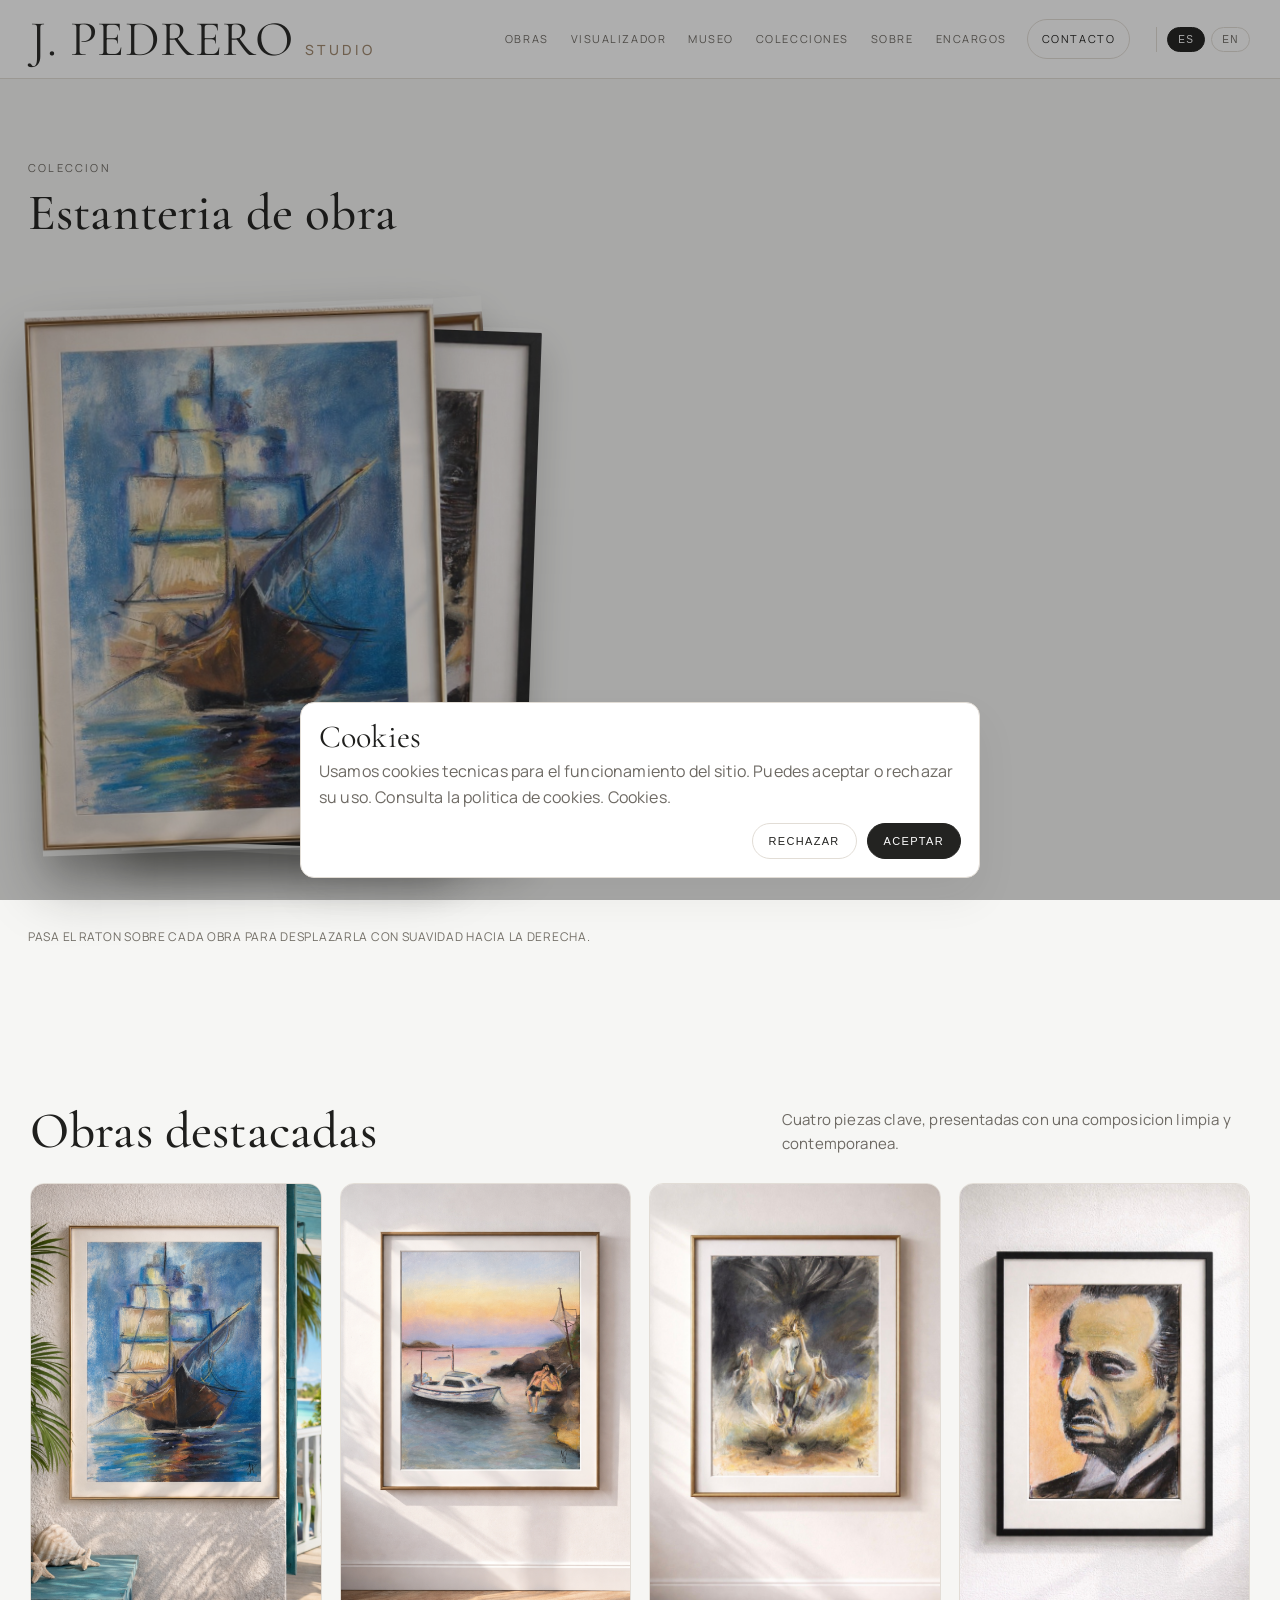
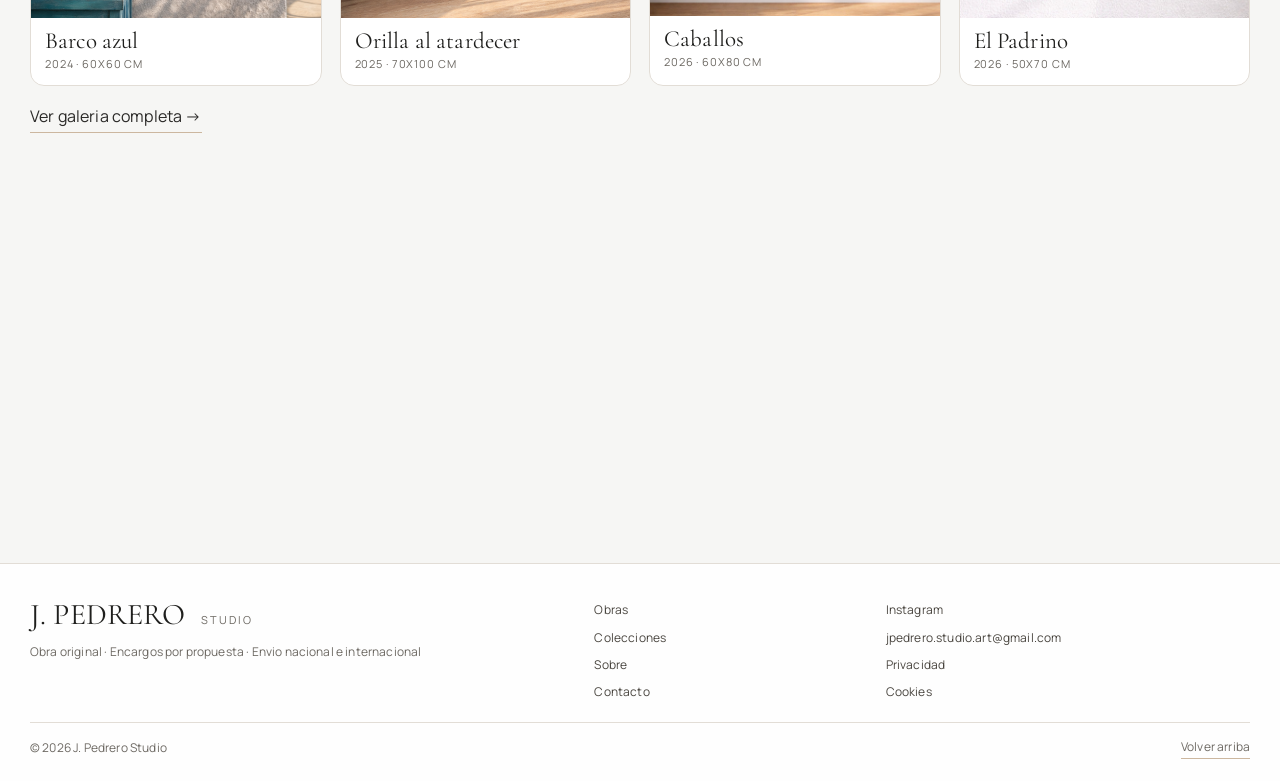
==== commit ae7e0a7f: "Quitamos los cuadros de Maura por orden suya" ====
--- a/index.html
+++ b/index.html
@@ -57,17 +57,10 @@
     <section class="section">
       <div class="container section-head">
         <h2>Obras destacadas</h2>
-        <p>Seis piezas clave, presentadas con una composicion limpia y contemporanea.</p>
+        <p>Cuatro piezas clave, presentadas con una composicion limpia y contemporanea.</p>
       </div>
 
       <div class="container featured-grid">
-        <a class="featured-card" href="works/obra.html?id=cuadro1">
-          <img src="assets/img/works/Cuadro1.png" alt="Retrato en carmin" loading="lazy" />
-          <div class="featured-meta">
-            <span class="featured-title">Retrato en carmin</span>
-            <span class="featured-sub">2025 &middot; 50x70 cm</span>
-          </div>
-        </a>
         <a class="featured-card" href="works/obra.html?id=cuadro2">
           <img src="assets/img/works/Cuadro3.png" alt="Barco azul" loading="lazy" />
           <div class="featured-meta">
@@ -80,13 +73,6 @@
           <div class="featured-meta">
             <span class="featured-title">Orilla al atardecer</span>
             <span class="featured-sub">2025 &middot; 70x100 cm</span>
-          </div>
-        </a>
-        <a class="featured-card" href="works/obra.html?id=cuadro4">
-          <img src="assets/img/works/Cuadro4.png" alt="London Eye" loading="lazy" />
-          <div class="featured-meta">
-            <span class="featured-title">London Eye</span>
-            <span class="featured-sub">2026 &middot; 80x60 cm</span>
           </div>
         </a>
         <a class="featured-card" href="works/obra.html?id=cuadro5">
@@ -179,7 +165,7 @@
     </footer>
   </main>
 
-  <script src="assets/js/main.js?v=20260331-6"></script>
+  <script src="assets/js/main.js?v=20260405-1"></script>
 </body>
 </html>
 
--- a/assets/css/styles.css
+++ b/assets/css/styles.css
@@ -462,7 +462,7 @@
 .shelf-stack {
   position: relative;
   width: 100vw;
-  margin-left: calc(50% - 50vw);
+  margin-left: calc(52% - 50vw);
   height: clamp(450px, 52vw, 680px);
   overflow: visible;
   --card-count: 6;
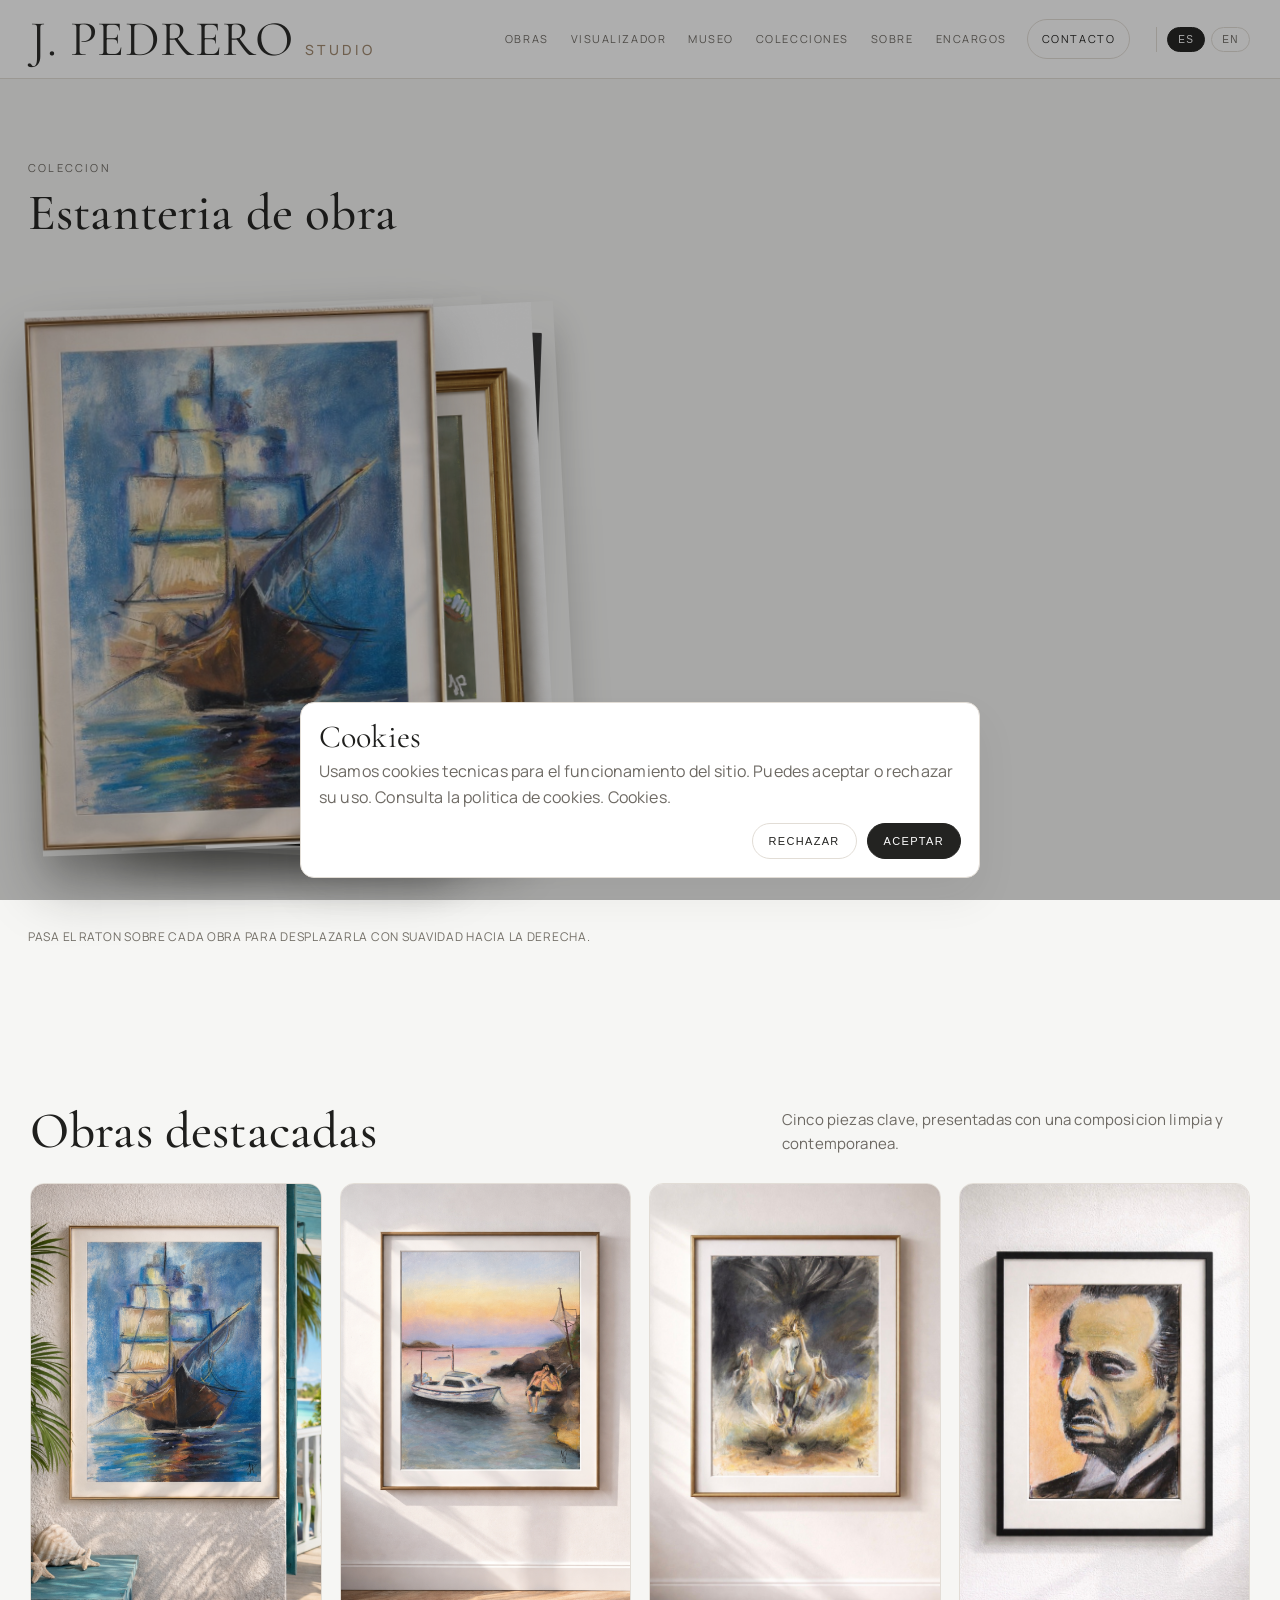
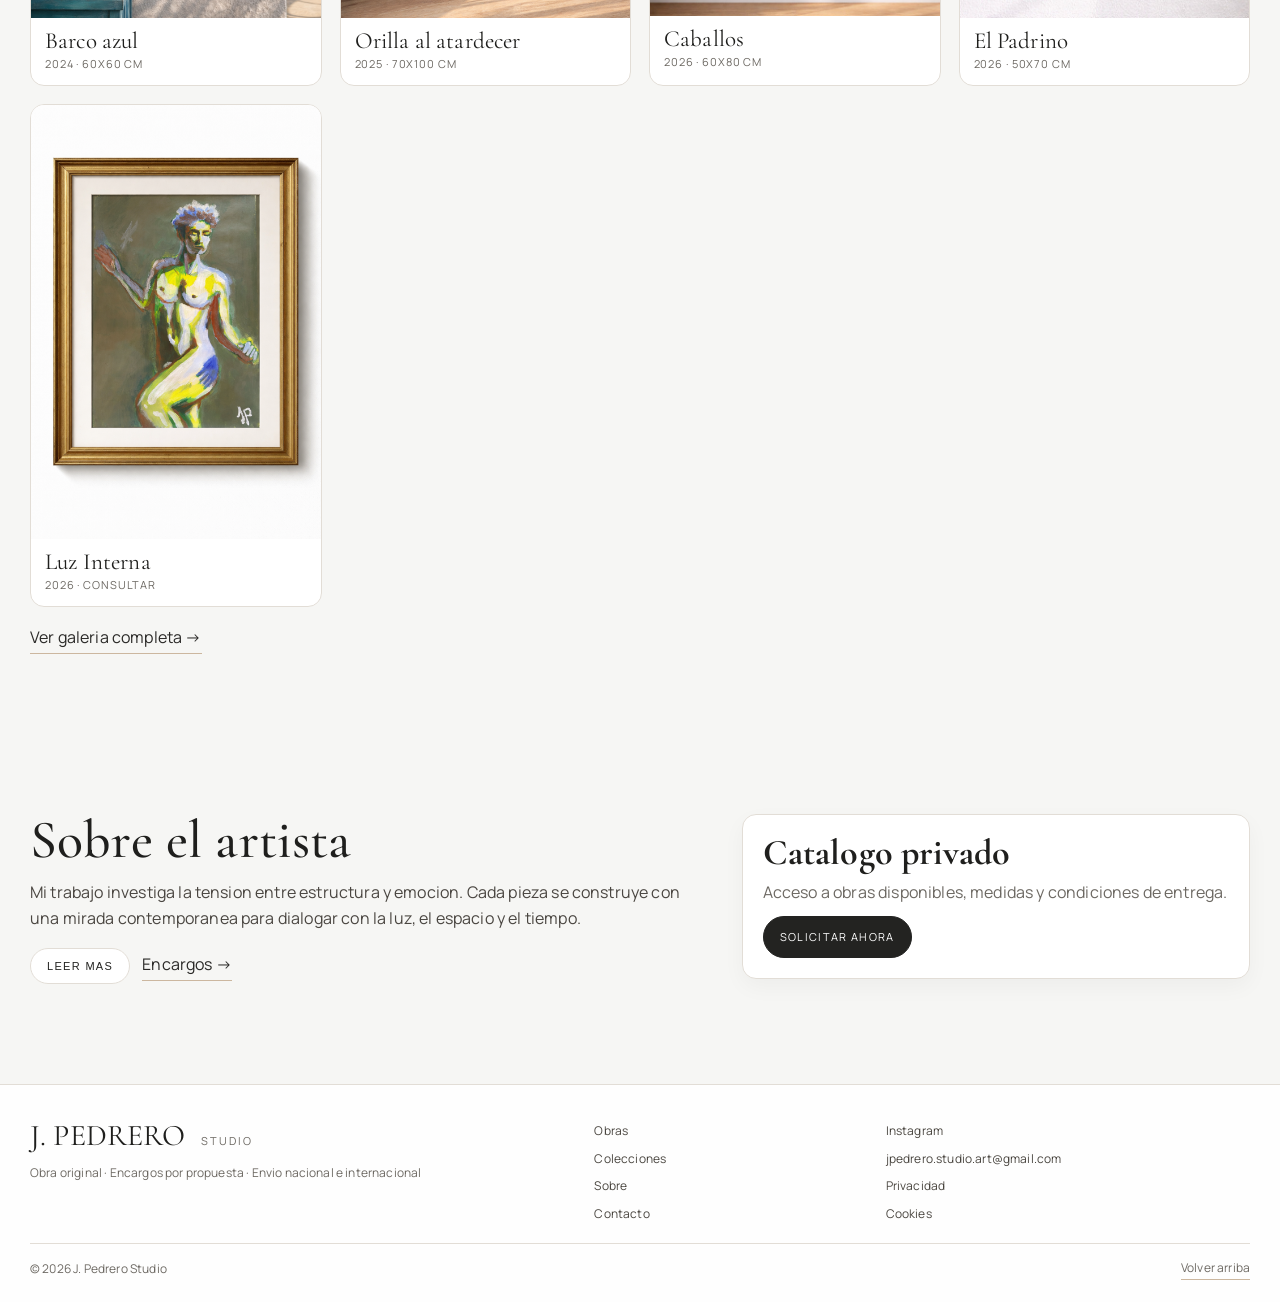
==== commit 3372106d: "nuevo cuadro" ====
--- a/index.html
+++ b/index.html
@@ -57,7 +57,7 @@
     <section class="section">
       <div class="container section-head">
         <h2>Obras destacadas</h2>
-        <p>Cuatro piezas clave, presentadas con una composicion limpia y contemporanea.</p>
+        <p>Cinco piezas clave, presentadas con una composicion limpia y contemporanea.</p>
       </div>
 
       <div class="container featured-grid">
@@ -87,6 +87,13 @@
           <div class="featured-meta">
             <span class="featured-title">El Padrino</span>
             <span class="featured-sub">2026 &middot; 50x70 cm</span>
+          </div>
+        </a>
+        <a class="featured-card" href="works/obra.html?id=cuadro7">
+          <img src="assets/img/works/luz_interna.png" alt="Luz Interna" loading="lazy" />
+          <div class="featured-meta">
+            <span class="featured-title">Luz Interna</span>
+            <span class="featured-sub">2026 &middot; Consultar</span>
           </div>
         </a>
       </div>
--- a/assets/css/styles.css
+++ b/assets/css/styles.css
@@ -935,6 +935,11 @@
 .page-box p,
 .page-box li {
   margin: 0 0 10px;
+  color: var(--muted);
+}
+
+.work-description p {
+  margin: 0 0 12px;
   color: var(--muted);
 }
 
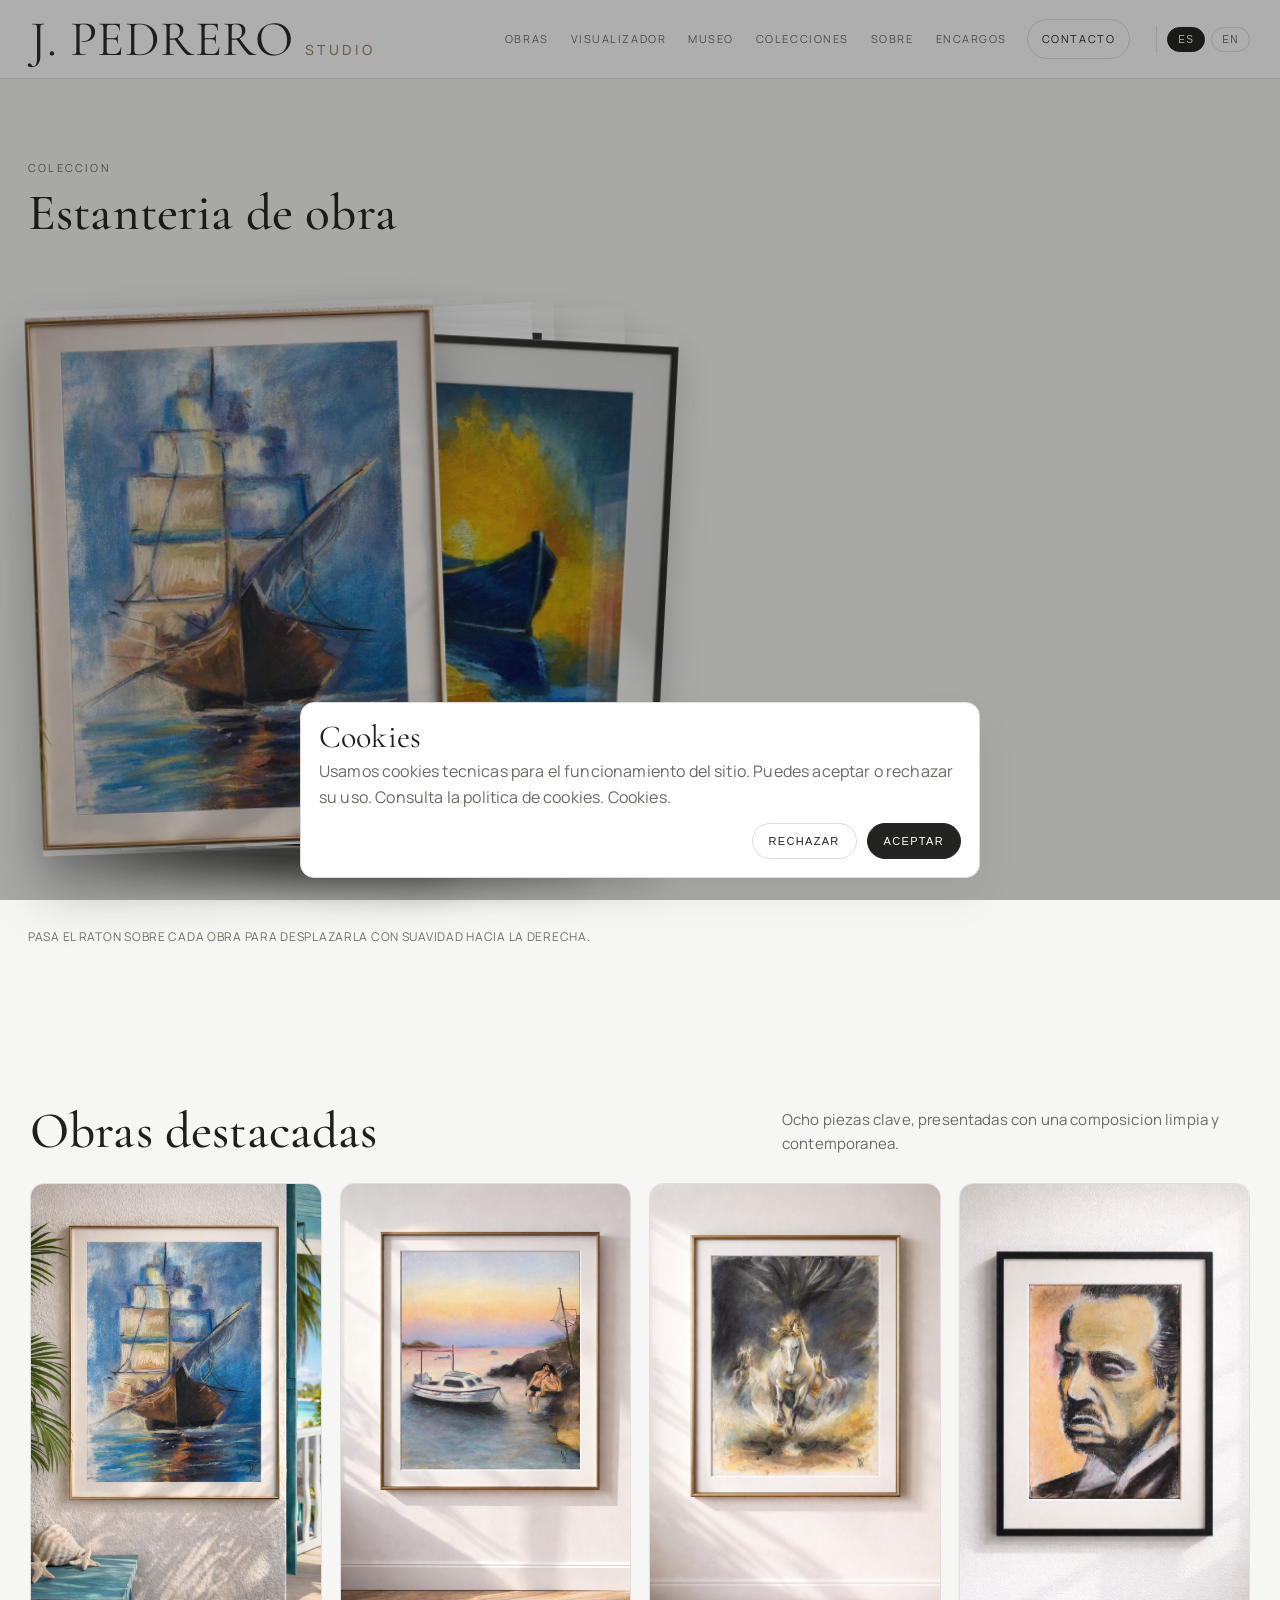
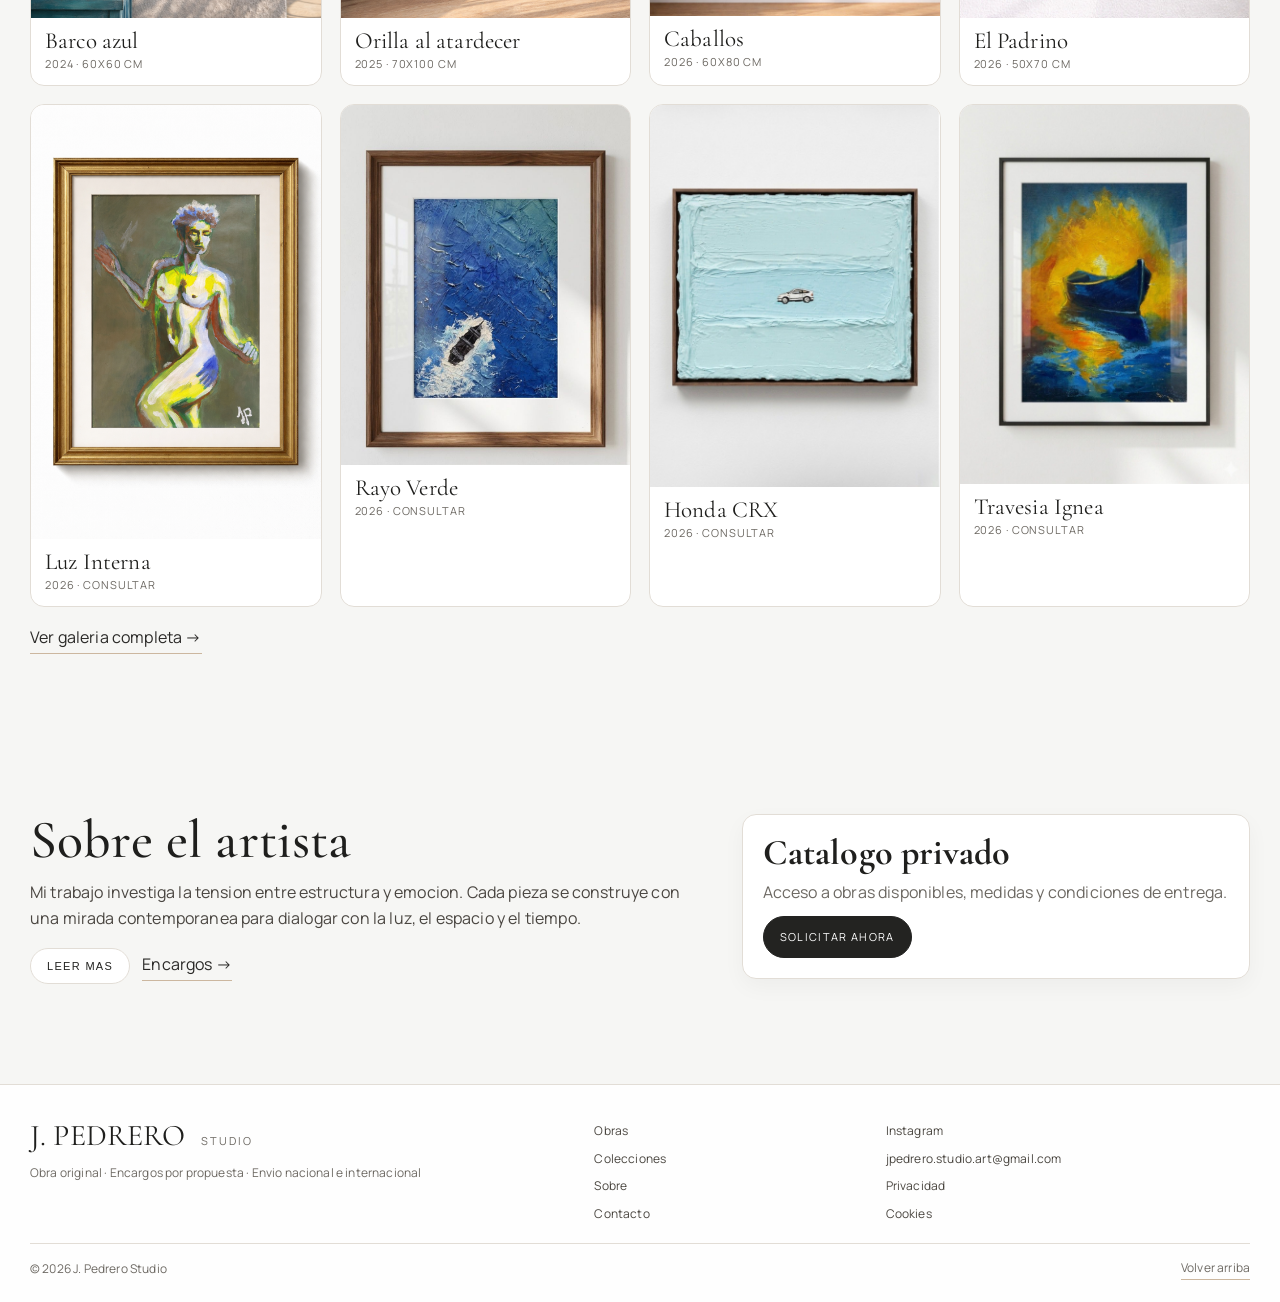
==== commit a6dab0b6: "Nuevos cuadros y app-ads para app tracepath" ====
--- a/index.html
+++ b/index.html
@@ -57,7 +57,7 @@
     <section class="section">
       <div class="container section-head">
         <h2>Obras destacadas</h2>
-        <p>Cinco piezas clave, presentadas con una composicion limpia y contemporanea.</p>
+        <p>Ocho piezas clave, presentadas con una composicion limpia y contemporanea.</p>
       </div>
 
       <div class="container featured-grid">
@@ -93,6 +93,51 @@
           <img src="assets/img/works/luz_interna.png" alt="Luz Interna" loading="lazy" />
           <div class="featured-meta">
             <span class="featured-title">Luz Interna</span>
+            <span class="featured-sub">2026 &middot; Consultar</span>
+          </div>
+        </a>
+        <a class="featured-card" href="works/obra.html?id=cuadro8">
+          <img
+            src="assets/img/works/rayo_verde.jpeg"
+            alt="Rayo Verde"
+            loading="lazy"
+            data-model-src="assets/blenders/cuadro_retrato_3d.glb?v=1"
+            data-model-texture="assets/blenders/rayo_verde_blender.png"
+            data-model-camera-orbit="210deg 82deg 125%"
+            data-model-min-camera-orbit="auto 65deg 80%"
+            data-model-max-camera-orbit="auto 95deg 220%" />
+          <div class="featured-meta">
+            <span class="featured-title">Rayo Verde</span>
+            <span class="featured-sub">2026 &middot; Consultar</span>
+          </div>
+        </a>
+        <a class="featured-card" href="works/obra.html?id=cuadro9">
+          <img
+            src="assets/img/works/honda_crx.jpeg"
+            alt="Honda CRX"
+            loading="lazy"
+            data-model-src="assets/blenders/cuadro_london_eye_3d.glb?v=1"
+            data-model-texture="assets/blenders/honda_crx_blender.png"
+            data-model-camera-orbit="210deg 82deg 125%"
+            data-model-min-camera-orbit="auto 65deg 80%"
+            data-model-max-camera-orbit="auto 95deg 220%" />
+          <div class="featured-meta">
+            <span class="featured-title">Honda CRX</span>
+            <span class="featured-sub">2026 &middot; Consultar</span>
+          </div>
+        </a>
+        <a class="featured-card" href="works/obra.html?id=cuadro10">
+          <img
+            src="assets/img/works/travesia_ignea.jpeg"
+            alt="Travesia Ignea"
+            loading="lazy"
+            data-model-src="assets/blenders/cuadro_retrato_3d.glb?v=1"
+            data-model-texture="assets/blenders/travesia_ignea_blender.png"
+            data-model-camera-orbit="210deg 82deg 125%"
+            data-model-min-camera-orbit="auto 65deg 80%"
+            data-model-max-camera-orbit="auto 95deg 220%" />
+          <div class="featured-meta">
+            <span class="featured-title">Travesia Ignea</span>
             <span class="featured-sub">2026 &middot; Consultar</span>
           </div>
         </a>
@@ -172,7 +217,7 @@
     </footer>
   </main>
 
-  <script src="assets/js/main.js?v=20260405-1"></script>
+  <script src="assets/js/main.js?v=20260424-2"></script>
 </body>
 </html>
 
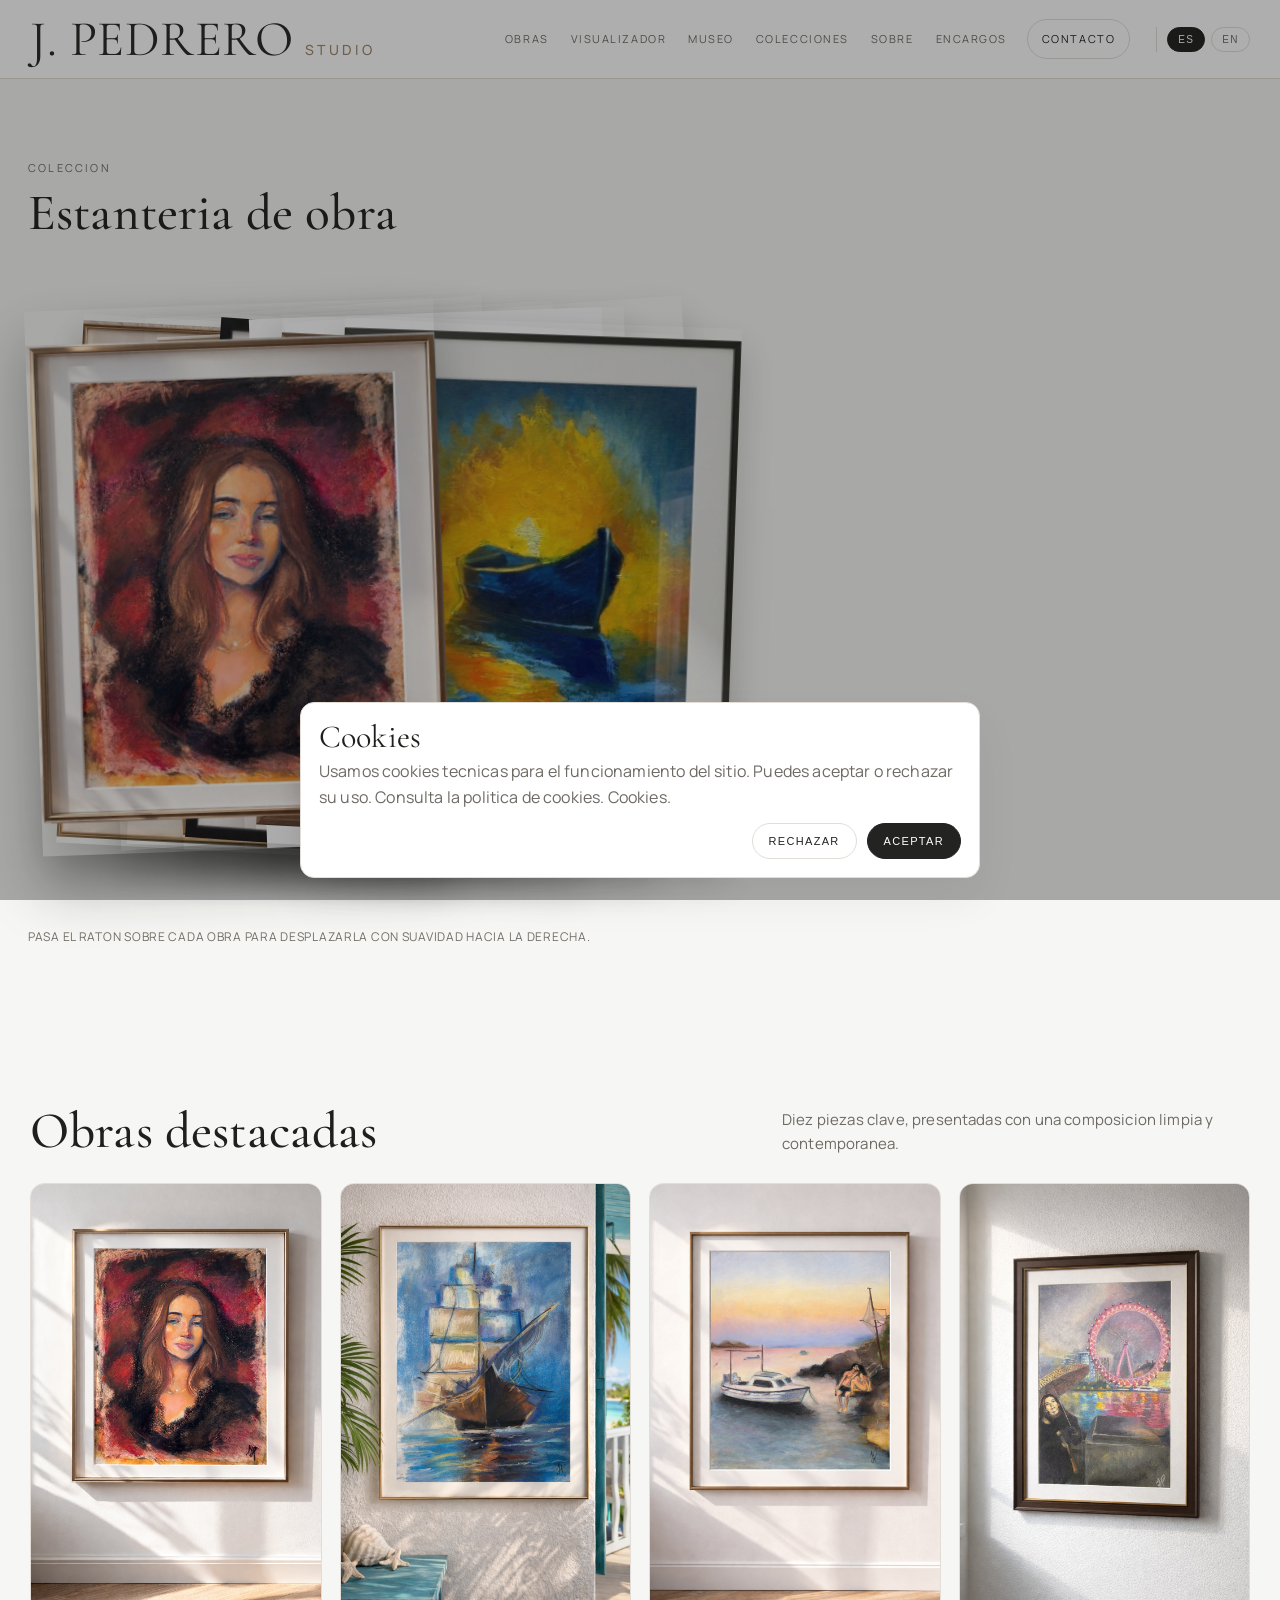
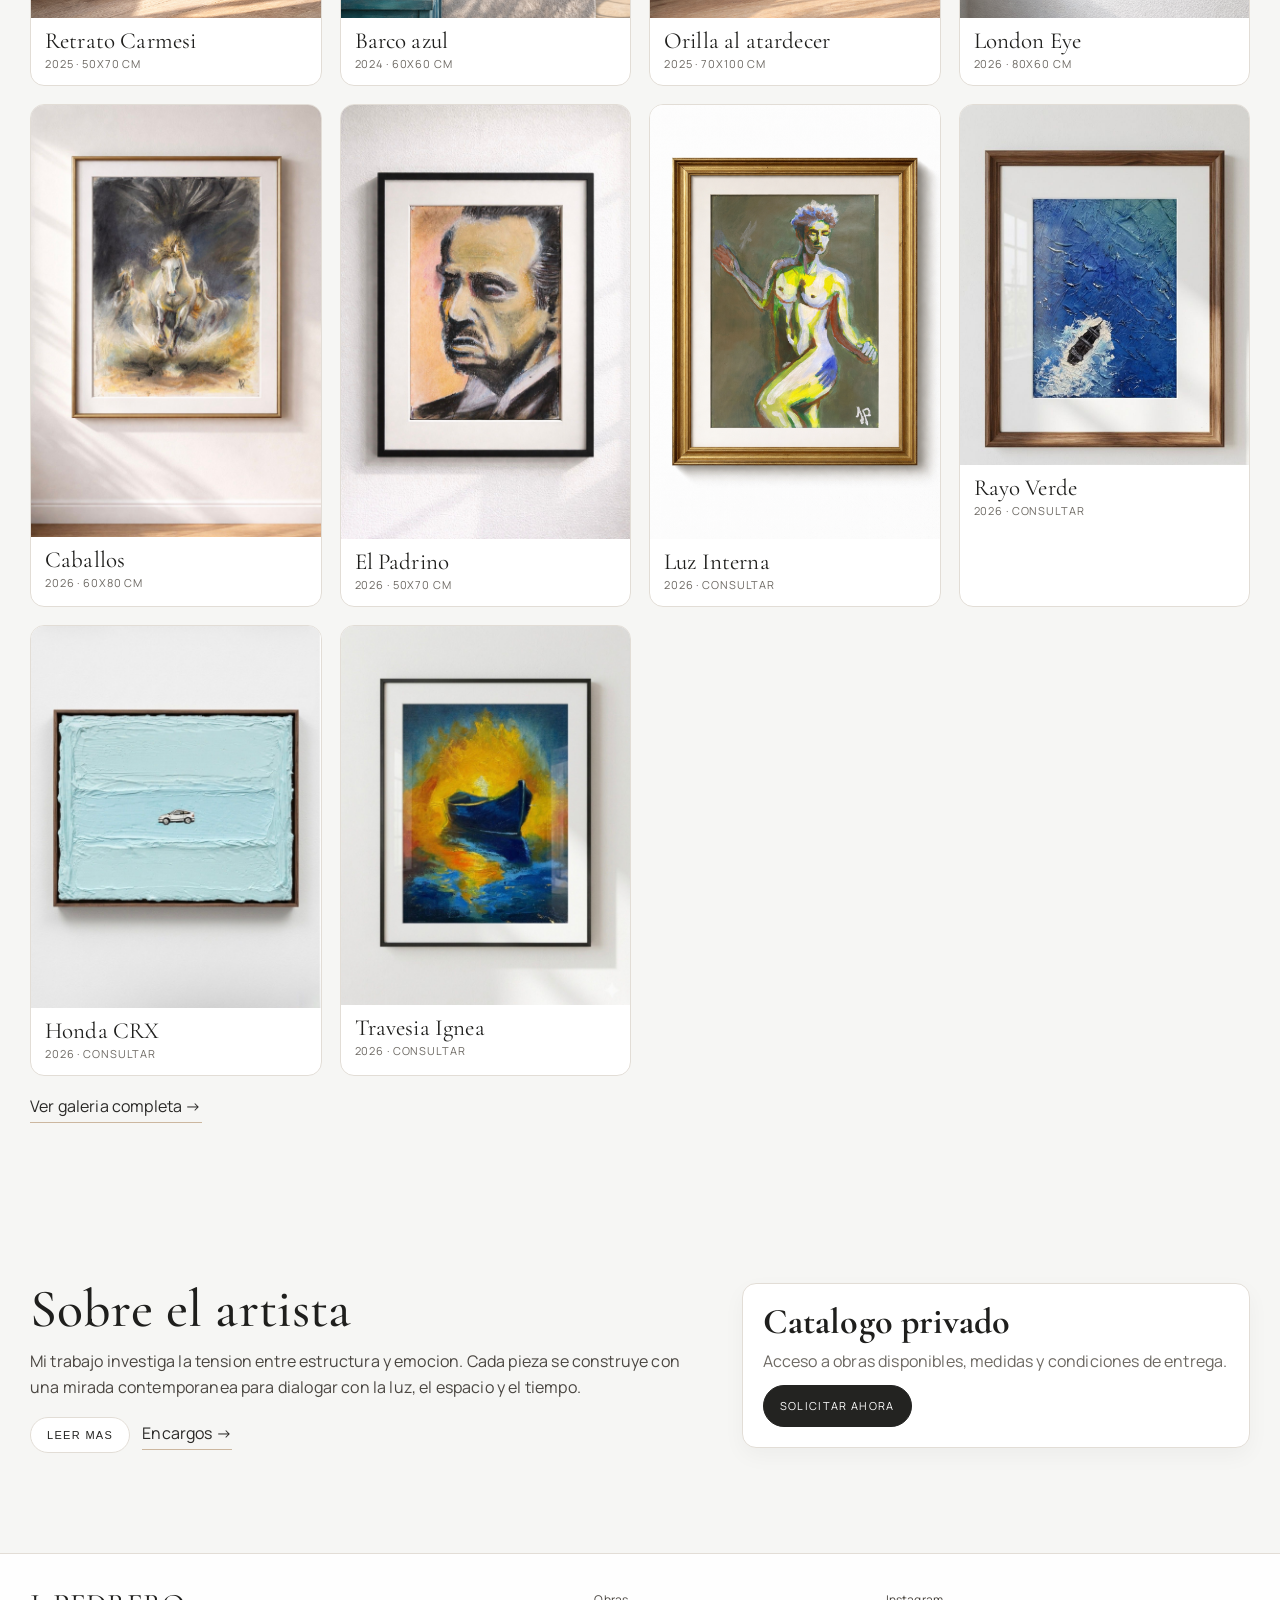
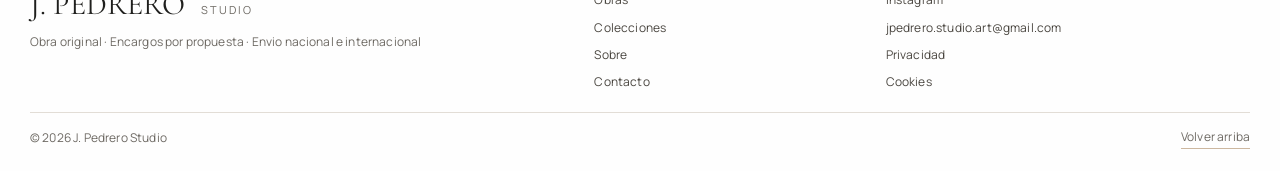
==== commit b376ee41: "subida de cuadros" ====
--- a/index.html
+++ b/index.html
@@ -57,40 +57,110 @@
     <section class="section">
       <div class="container section-head">
         <h2>Obras destacadas</h2>
-        <p>Ocho piezas clave, presentadas con una composicion limpia y contemporanea.</p>
+        <p>Diez piezas clave, presentadas con una composicion limpia y contemporanea.</p>
       </div>
 
       <div class="container featured-grid">
+        <a class="featured-card" href="works/obra.html?id=cuadro1">
+          <img
+            src="assets/img/works/Cuadro1.png"
+            alt="Retrato Carmesi"
+            loading="lazy"
+            data-model-src="assets/blenders/cuadro_retrato_3d.glb?v=1"
+            data-model-texture="assets/blenders/retrato.jpeg"
+            data-model-camera-orbit="210deg 82deg 125%"
+            data-model-min-camera-orbit="auto 65deg 80%"
+            data-model-max-camera-orbit="auto 95deg 220%" />
+          <div class="featured-meta">
+            <span class="featured-title">Retrato Carmesi</span>
+            <span class="featured-sub">2025 &middot; 50x70 cm</span>
+          </div>
+        </a>
         <a class="featured-card" href="works/obra.html?id=cuadro2">
-          <img src="assets/img/works/Cuadro3.png" alt="Barco azul" loading="lazy" />
+          <img
+            src="assets/img/works/Cuadro3.png"
+            alt="Barco azul"
+            loading="lazy"
+            data-model-src="assets/blenders/cuadro_barco_3d.glb?v=1"
+            data-model-texture="assets/blenders/barco.jpeg"
+            data-model-camera-orbit="210deg 82deg 125%"
+            data-model-min-camera-orbit="auto 65deg 80%"
+            data-model-max-camera-orbit="auto 95deg 220%" />
           <div class="featured-meta">
             <span class="featured-title">Barco azul</span>
             <span class="featured-sub">2024 &middot; 60x60 cm</span>
           </div>
         </a>
         <a class="featured-card" href="works/obra.html?id=cuadro3">
-          <img src="assets/img/works/Cuadro2.png" alt="Orilla al atardecer" loading="lazy" />
+          <img
+            src="assets/img/works/Cuadro2.png"
+            alt="Orilla al atardecer"
+            loading="lazy"
+            data-model-src="assets/blenders/cuadro_atardecer_3d.glb?v=1"
+            data-model-texture="assets/blenders/atardecer.jpeg"
+            data-model-camera-orbit="210deg 82deg 125%"
+            data-model-min-camera-orbit="auto 65deg 80%"
+            data-model-max-camera-orbit="auto 95deg 220%" />
           <div class="featured-meta">
             <span class="featured-title">Orilla al atardecer</span>
             <span class="featured-sub">2025 &middot; 70x100 cm</span>
           </div>
         </a>
+        <a class="featured-card" href="works/obra.html?id=cuadro4">
+          <img
+            src="assets/img/works/Cuadro4.png"
+            alt="London Eye"
+            loading="lazy"
+            data-model-src="assets/blenders/cuadro_london_eye_3d.glb?v=1"
+            data-model-texture="assets/blenders/londoeye.jpeg"
+            data-model-camera-orbit="210deg 82deg 125%"
+            data-model-min-camera-orbit="auto 65deg 80%"
+            data-model-max-camera-orbit="auto 95deg 220%" />
+          <div class="featured-meta">
+            <span class="featured-title">London Eye</span>
+            <span class="featured-sub">2026 &middot; 80x60 cm</span>
+          </div>
+        </a>
         <a class="featured-card" href="works/obra.html?id=cuadro5">
-          <img src="assets/img/works/cuadro5.png" alt="Caballos" loading="lazy" />
+          <img
+            src="assets/img/works/cuadro5.png"
+            alt="Caballos"
+            loading="lazy"
+            data-model-src="assets/blenders/cuadro_retrato_3d.glb?v=1"
+            data-model-texture="assets/blenders/caballo.jpeg"
+            data-model-camera-orbit="210deg 82deg 125%"
+            data-model-min-camera-orbit="auto 65deg 80%"
+            data-model-max-camera-orbit="auto 95deg 220%" />
           <div class="featured-meta">
             <span class="featured-title">Caballos</span>
             <span class="featured-sub">2026 &middot; 60x80 cm</span>
           </div>
         </a>
         <a class="featured-card" href="works/obra.html?id=cuadro6">
-          <img src="assets/img/works/cuadro6.png" alt="El Padrino" loading="lazy" />
+          <img
+            src="assets/img/works/cuadro6.png"
+            alt="El Padrino"
+            loading="lazy"
+            data-model-src="assets/blenders/cuadro_retrato_3d.glb?v=1"
+            data-model-texture="assets/blenders/cuadro6.png"
+            data-model-camera-orbit="210deg 82deg 125%"
+            data-model-min-camera-orbit="auto 65deg 80%"
+            data-model-max-camera-orbit="auto 95deg 220%" />
           <div class="featured-meta">
             <span class="featured-title">El Padrino</span>
             <span class="featured-sub">2026 &middot; 50x70 cm</span>
           </div>
         </a>
         <a class="featured-card" href="works/obra.html?id=cuadro7">
-          <img src="assets/img/works/luz_interna.png" alt="Luz Interna" loading="lazy" />
+          <img
+            src="assets/img/works/luz_interna.png"
+            alt="Luz Interna"
+            loading="lazy"
+            data-model-src="assets/blenders/cuadro_retrato_3d.glb?v=1"
+            data-model-texture="assets/blenders/luz_interna.png"
+            data-model-camera-orbit="210deg 82deg 125%"
+            data-model-min-camera-orbit="auto 65deg 80%"
+            data-model-max-camera-orbit="auto 95deg 220%" />
           <div class="featured-meta">
             <span class="featured-title">Luz Interna</span>
             <span class="featured-sub">2026 &middot; Consultar</span>
@@ -217,7 +287,7 @@
     </footer>
   </main>
 
-  <script src="assets/js/main.js?v=20260424-2"></script>
+  <script src="assets/js/main.js?v=20260426-3"></script>
 </body>
 </html>
 
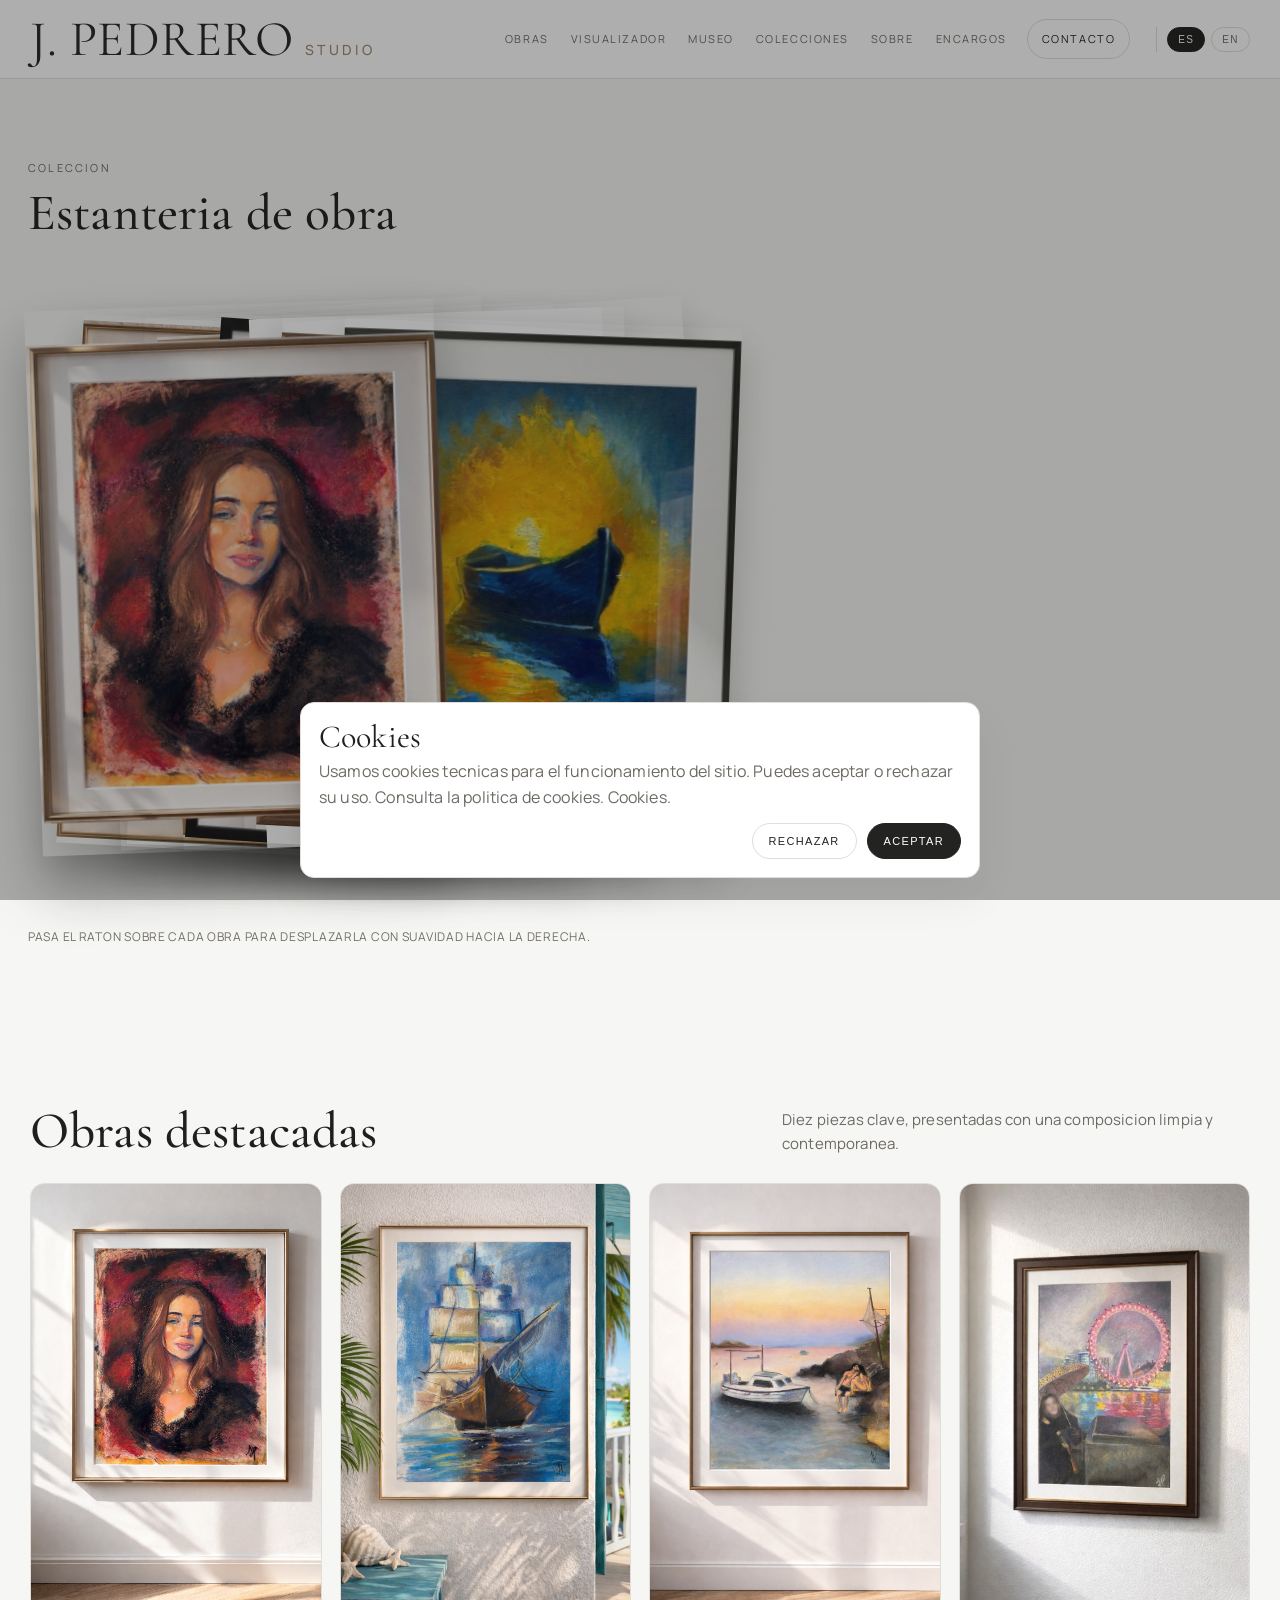
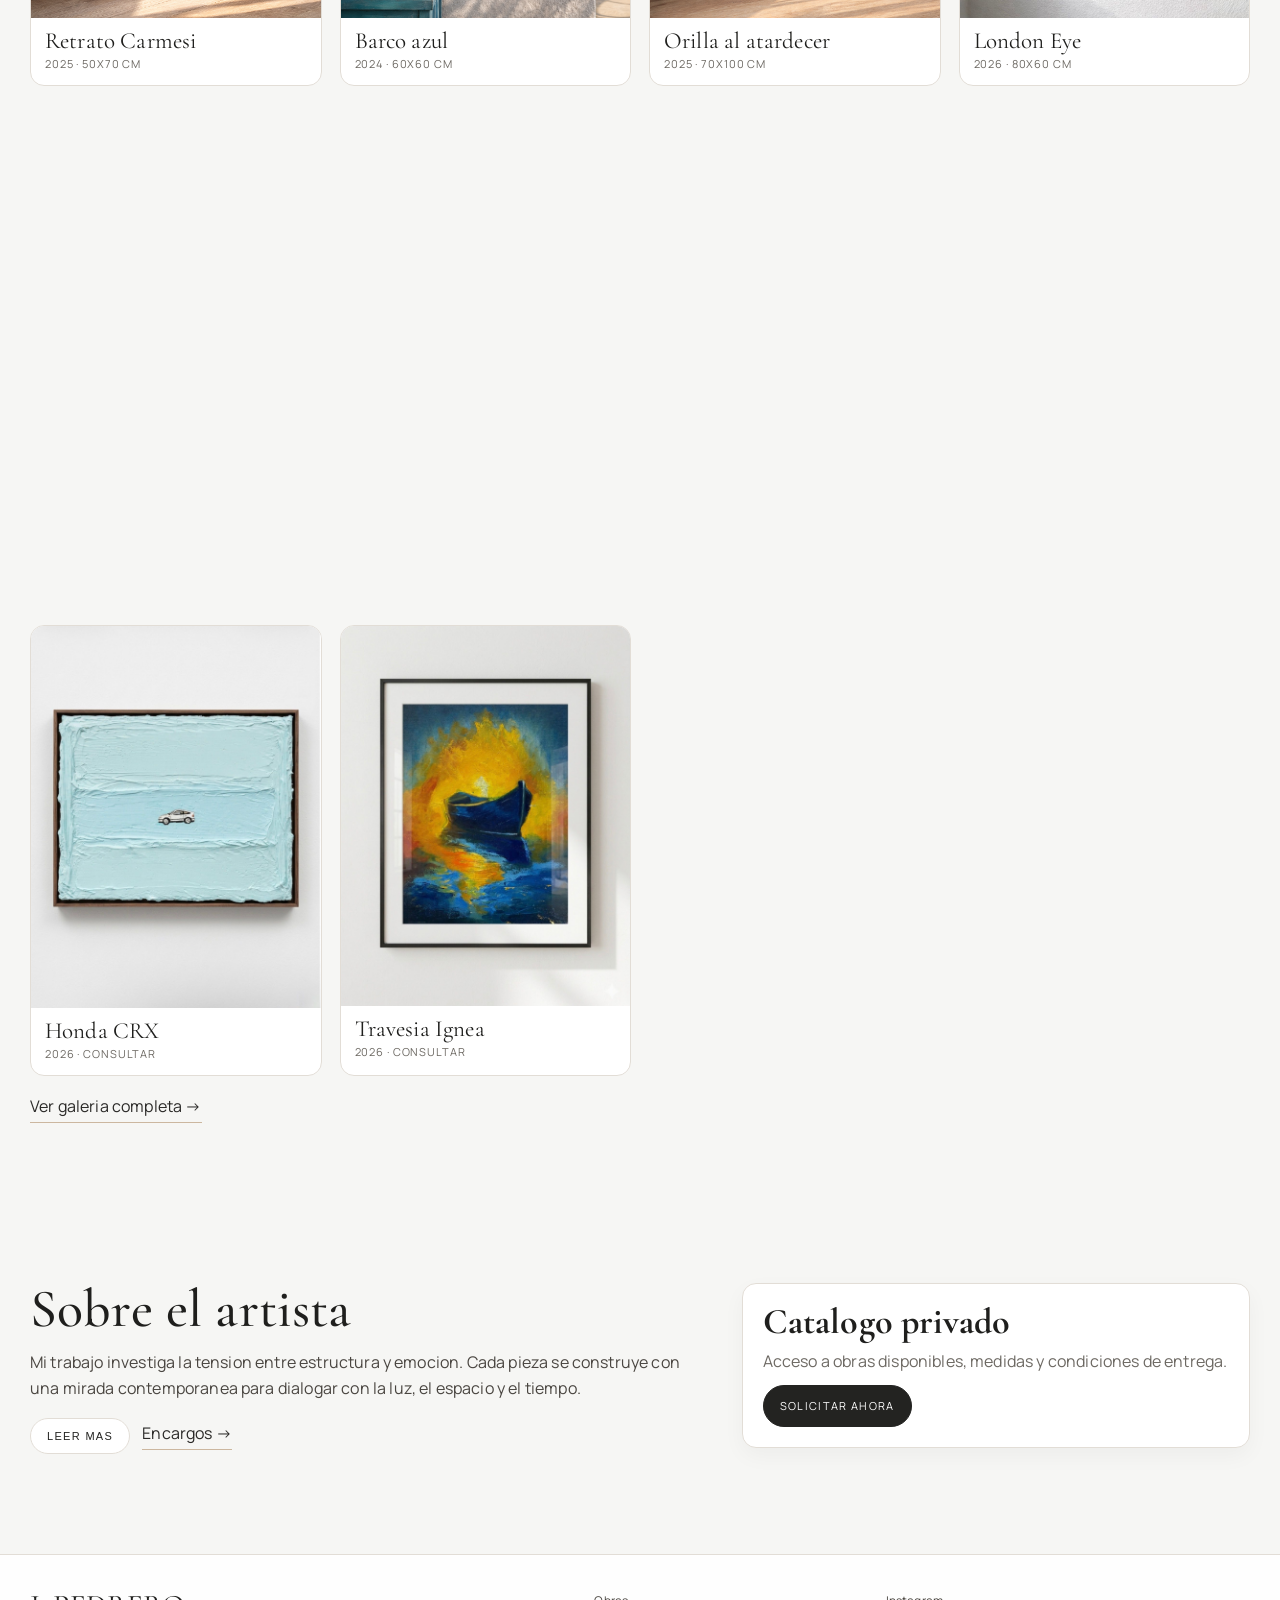
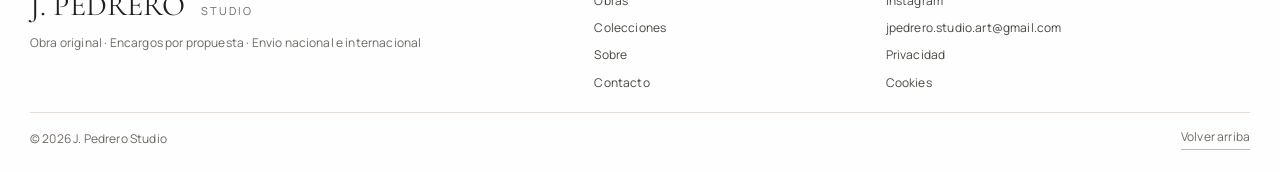
==== commit 2bf10880: "Quitar el cuadro de la loca de Maura" ====
--- a/index.html
+++ b/index.html
@@ -1,294 +1,294 @@
-<!doctype html>
-<html lang="es">
-<head>
-  <meta charset="utf-8" />
-  <meta name="viewport" content="width=device-width,initial-scale=1" />
-  <title>J. Pedrero Studio</title>
-  <meta name="description" content="Obra original contemporanea. Series seleccionadas, piezas unicas y encargos por propuesta." />
-  <meta name="theme-color" content="#f6f6f4" />
-  <link rel="icon" type="image/svg+xml" href="assets/img/site/icon-jp.svg?v=2" />
-  <link rel="preconnect" href="https://fonts.googleapis.com" />
-  <link rel="preconnect" href="https://fonts.gstatic.com" crossorigin />
-  <link href="https://fonts.googleapis.com/css2?family=Cormorant+Garamond:wght@400;500;600&family=Manrope:wght@300;400;500;600&display=swap" rel="stylesheet" />
-  <script type="module" src="assets/js/vendor/model-viewer.min.js"></script>
-  <link rel="stylesheet" href="assets/css/styles.css?v=20260331-4" />
-</head>
-<body>
-  <header class="site-header" id="top">
-    <div class="container header-inner">
-      <a class="brand" href="index.html" aria-label="Inicio">
-        <span class="brand-main">J. PEDRERO</span>
-        <span class="brand-sub">Studio</span>
-      </a>
-
-      <button class="nav-toggle" id="navToggle" aria-label="Abrir menu" aria-expanded="false">
-        <span></span><span></span><span></span>
-      </button>
-
-      <nav class="site-nav" id="siteNav" aria-label="Navegacion principal">
-        <a href="works/index.html">Obras</a>
+<!doctype html>
+<html lang="es">
+<head>
+  <meta charset="utf-8" />
+  <meta name="viewport" content="width=device-width,initial-scale=1" />
+  <title>J. Pedrero Studio</title>
+  <meta name="description" content="Obra original contemporanea. Series seleccionadas, piezas unicas y encargos por propuesta." />
+  <meta name="theme-color" content="#f6f6f4" />
+  <link rel="icon" type="image/svg+xml" href="assets/img/site/icon-jp.svg?v=2" />
+  <link rel="preconnect" href="https://fonts.googleapis.com" />
+  <link rel="preconnect" href="https://fonts.gstatic.com" crossorigin />
+  <link href="https://fonts.googleapis.com/css2?family=Cormorant+Garamond:wght@400;500;600&family=Manrope:wght@300;400;500;600&display=swap" rel="stylesheet" />
+  <script type="module" src="assets/js/vendor/model-viewer.min.js"></script>
+  <link rel="stylesheet" href="assets/css/styles.css?v=20260331-4" />
+</head>
+<body>
+  <header class="site-header" id="top">
+    <div class="container header-inner">
+      <a class="brand" href="index.html" aria-label="Inicio">
+        <span class="brand-main">J. PEDRERO</span>
+        <span class="brand-sub">Studio</span>
+      </a>
+
+      <button class="nav-toggle" id="navToggle" aria-label="Abrir menu" aria-expanded="false">
+        <span></span><span></span><span></span>
+      </button>
+
+      <nav class="site-nav" id="siteNav" aria-label="Navegacion principal">
+        <a href="works/index.html">Obras</a>
         <a href="visualizer/index.html">Visualizador</a>
-        <a href="museum/index.html">Museo</a>
-        <a href="collections/index.html">Colecciones</a>
-        <a href="about/index.html">Sobre</a>
-        <a href="commissions/index.html">Encargos</a>
-        <a class="nav-cta" href="contact/index.html">Contacto</a>
-      </nav>
-    </div>
-  </header>
-
-  <main>
-    <section class="section shelf-experiment" id="homeShelfPreview">
-      <div class="container shelf-head">
-        <div>
-          <p class="kicker" id="shelfStackKicker">Coleccion</p>
-          <h1 id="shelfStackTitle">Estanteria de obra</h1>
-        </div>
-      </div>
-
-      <div class="container shelf-layout">
-        <div class="shelf-stack-wrap">
-          <div class="shelf-stack" id="homeShelfStack" role="listbox" aria-label="Seleccion de obras"></div>
-          <p class="shelf-hint" id="shelfStackHint">Pasa el raton sobre cada obra para desplazarla con suavidad hacia la derecha.</p>
-        </div>
-      </div>
-    </section>
-
-    <section class="section">
-      <div class="container section-head">
-        <h2>Obras destacadas</h2>
-        <p>Diez piezas clave, presentadas con una composicion limpia y contemporanea.</p>
-      </div>
-
-      <div class="container featured-grid">
-        <a class="featured-card" href="works/obra.html?id=cuadro1">
-          <img
-            src="assets/img/works/Cuadro1.png"
-            alt="Retrato Carmesi"
-            loading="lazy"
-            data-model-src="assets/blenders/cuadro_retrato_3d.glb?v=1"
-            data-model-texture="assets/blenders/retrato.jpeg"
-            data-model-camera-orbit="210deg 82deg 125%"
-            data-model-min-camera-orbit="auto 65deg 80%"
-            data-model-max-camera-orbit="auto 95deg 220%" />
-          <div class="featured-meta">
-            <span class="featured-title">Retrato Carmesi</span>
-            <span class="featured-sub">2025 &middot; 50x70 cm</span>
-          </div>
-        </a>
-        <a class="featured-card" href="works/obra.html?id=cuadro2">
-          <img
-            src="assets/img/works/Cuadro3.png"
-            alt="Barco azul"
-            loading="lazy"
-            data-model-src="assets/blenders/cuadro_barco_3d.glb?v=1"
-            data-model-texture="assets/blenders/barco.jpeg"
-            data-model-camera-orbit="210deg 82deg 125%"
-            data-model-min-camera-orbit="auto 65deg 80%"
-            data-model-max-camera-orbit="auto 95deg 220%" />
-          <div class="featured-meta">
-            <span class="featured-title">Barco azul</span>
-            <span class="featured-sub">2024 &middot; 60x60 cm</span>
-          </div>
-        </a>
-        <a class="featured-card" href="works/obra.html?id=cuadro3">
-          <img
-            src="assets/img/works/Cuadro2.png"
-            alt="Orilla al atardecer"
-            loading="lazy"
-            data-model-src="assets/blenders/cuadro_atardecer_3d.glb?v=1"
-            data-model-texture="assets/blenders/atardecer.jpeg"
-            data-model-camera-orbit="210deg 82deg 125%"
-            data-model-min-camera-orbit="auto 65deg 80%"
-            data-model-max-camera-orbit="auto 95deg 220%" />
-          <div class="featured-meta">
-            <span class="featured-title">Orilla al atardecer</span>
-            <span class="featured-sub">2025 &middot; 70x100 cm</span>
-          </div>
-        </a>
-        <a class="featured-card" href="works/obra.html?id=cuadro4">
-          <img
-            src="assets/img/works/Cuadro4.png"
-            alt="London Eye"
-            loading="lazy"
-            data-model-src="assets/blenders/cuadro_london_eye_3d.glb?v=1"
-            data-model-texture="assets/blenders/londoeye.jpeg"
-            data-model-camera-orbit="210deg 82deg 125%"
-            data-model-min-camera-orbit="auto 65deg 80%"
-            data-model-max-camera-orbit="auto 95deg 220%" />
-          <div class="featured-meta">
-            <span class="featured-title">London Eye</span>
-            <span class="featured-sub">2026 &middot; 80x60 cm</span>
-          </div>
-        </a>
-        <a class="featured-card" href="works/obra.html?id=cuadro5">
-          <img
-            src="assets/img/works/cuadro5.png"
-            alt="Caballos"
-            loading="lazy"
-            data-model-src="assets/blenders/cuadro_retrato_3d.glb?v=1"
-            data-model-texture="assets/blenders/caballo.jpeg"
-            data-model-camera-orbit="210deg 82deg 125%"
-            data-model-min-camera-orbit="auto 65deg 80%"
-            data-model-max-camera-orbit="auto 95deg 220%" />
-          <div class="featured-meta">
-            <span class="featured-title">Caballos</span>
-            <span class="featured-sub">2026 &middot; 60x80 cm</span>
-          </div>
-        </a>
-        <a class="featured-card" href="works/obra.html?id=cuadro6">
-          <img
-            src="assets/img/works/cuadro6.png"
-            alt="El Padrino"
-            loading="lazy"
-            data-model-src="assets/blenders/cuadro_retrato_3d.glb?v=1"
-            data-model-texture="assets/blenders/cuadro6.png"
-            data-model-camera-orbit="210deg 82deg 125%"
-            data-model-min-camera-orbit="auto 65deg 80%"
-            data-model-max-camera-orbit="auto 95deg 220%" />
-          <div class="featured-meta">
-            <span class="featured-title">El Padrino</span>
-            <span class="featured-sub">2026 &middot; 50x70 cm</span>
-          </div>
-        </a>
-        <a class="featured-card" href="works/obra.html?id=cuadro7">
-          <img
-            src="assets/img/works/luz_interna.png"
-            alt="Luz Interna"
-            loading="lazy"
-            data-model-src="assets/blenders/cuadro_retrato_3d.glb?v=1"
-            data-model-texture="assets/blenders/luz_interna.png"
-            data-model-camera-orbit="210deg 82deg 125%"
-            data-model-min-camera-orbit="auto 65deg 80%"
-            data-model-max-camera-orbit="auto 95deg 220%" />
-          <div class="featured-meta">
-            <span class="featured-title">Luz Interna</span>
-            <span class="featured-sub">2026 &middot; Consultar</span>
-          </div>
-        </a>
-        <a class="featured-card" href="works/obra.html?id=cuadro8">
-          <img
-            src="assets/img/works/rayo_verde.jpeg"
-            alt="Rayo Verde"
-            loading="lazy"
-            data-model-src="assets/blenders/cuadro_retrato_3d.glb?v=1"
-            data-model-texture="assets/blenders/rayo_verde_blender.png"
-            data-model-camera-orbit="210deg 82deg 125%"
-            data-model-min-camera-orbit="auto 65deg 80%"
-            data-model-max-camera-orbit="auto 95deg 220%" />
-          <div class="featured-meta">
-            <span class="featured-title">Rayo Verde</span>
-            <span class="featured-sub">2026 &middot; Consultar</span>
-          </div>
-        </a>
-        <a class="featured-card" href="works/obra.html?id=cuadro9">
-          <img
-            src="assets/img/works/honda_crx.jpeg"
-            alt="Honda CRX"
-            loading="lazy"
-            data-model-src="assets/blenders/cuadro_london_eye_3d.glb?v=1"
-            data-model-texture="assets/blenders/honda_crx_blender.png"
-            data-model-camera-orbit="210deg 82deg 125%"
-            data-model-min-camera-orbit="auto 65deg 80%"
-            data-model-max-camera-orbit="auto 95deg 220%" />
-          <div class="featured-meta">
-            <span class="featured-title">Honda CRX</span>
-            <span class="featured-sub">2026 &middot; Consultar</span>
-          </div>
-        </a>
-        <a class="featured-card" href="works/obra.html?id=cuadro10">
-          <img
-            src="assets/img/works/travesia_ignea.jpeg"
-            alt="Travesia Ignea"
-            loading="lazy"
-            data-model-src="assets/blenders/cuadro_retrato_3d.glb?v=1"
-            data-model-texture="assets/blenders/travesia_ignea_blender.png"
-            data-model-camera-orbit="210deg 82deg 125%"
-            data-model-min-camera-orbit="auto 65deg 80%"
-            data-model-max-camera-orbit="auto 95deg 220%" />
-          <div class="featured-meta">
-            <span class="featured-title">Travesia Ignea</span>
-            <span class="featured-sub">2026 &middot; Consultar</span>
-          </div>
-        </a>
-      </div>
-
-      <div class="container section-foot">
-        <a class="link" href="works/index.html">Ver galeria completa &rarr;</a>
-      </div>
-    </section>
-
-    <section class="section">
-      <div class="container about-grid">
-        <div class="about-copy">
-          <h2>Sobre el artista</h2>
-          <p>
-            Mi trabajo investiga la tension entre estructura y emocion. Cada pieza se construye con una mirada
-            contemporanea para dialogar con la luz, el espacio y el tiempo.
-          </p>
-
-          <div class="bio-expand" id="bioExpand">
-            <div class="bio-content">
-              <div class="bio-text">
-                <p>
-                  Trabajo en series limitadas y desarrollo encargos por propuesta. La meta es crear obra con
-                  identidad, sobriedad y permanencia.
-                </p>
-                <p>
-                  Para disponibilidad, precios o comisiones, puedes contactarme con una referencia o idea general.
-                </p>
-              </div>
-              <div class="bio-image">
-                <img src="assets/img/site/jacobo.png" alt="Jacobo Pedrero" />
-              </div>
-            </div>
-          </div>
-
-          <div class="about-actions">
-            <button class="btn btn-ghost" id="toggleBio">Leer mas</button>
-            <a class="link" href="commissions/index.html">Encargos &rarr;</a>
-          </div>
-        </div>
-
-        <aside class="page-box">
-          <h2>Catalogo privado</h2>
-          <p>Acceso a obras disponibles, medidas y condiciones de entrega.</p>
-          <a class="btn" href="contact/index.html">Solicitar ahora</a>
-        </aside>
-      </div>
-    </section>
-
-    <footer class="site-footer">
-      <div class="container footer-grid">
-        <div>
-          <div class="brand-footer">J. PEDRERO <span>Studio</span></div>
-          <p class="fineprint">Obra original &middot; Encargos por propuesta &middot; Envio nacional e internacional</p>
-        </div>
-
-        <div class="footer-links">
-          <a href="works/index.html">Obras</a>
-          <a href="collections/index.html">Colecciones</a>
-          <a href="about/index.html">Sobre</a>
-          <a href="contact/index.html">Contacto</a>
-        </div>
-
-        <div class="footer-links">
-          <a href="https://www.instagram.com/jpedrero.studio?igsh=emQyeGtuYnpsY2Yw&utm_source=qr" aria-label="Instagram" target="_blank" rel="noopener noreferrer">Instagram</a>
-          <a href="mailto:jpedrero.studio.art@gmail.com">jpedrero.studio.art@gmail.com</a>
-          <a href="legal/privacy.html">Privacidad</a>
-          <a href="legal/cookies.html">Cookies</a>
-        </div>
-      </div>
-
-      <div class="container footer-bottom">
-        <span class="fineprint">&copy; <span id="year"></span> J. Pedrero Studio</span>
-        <a class="link fineprint" href="#top">Volver arriba &uarr;</a>
-      </div>
-    </footer>
-  </main>
-
-  <script src="assets/js/main.js?v=20260426-3"></script>
-</body>
-</html>
-
-
+        <a href="museum/index.html">Museo</a>
+        <a href="collections/index.html">Colecciones</a>
+        <a href="about/index.html">Sobre</a>
+        <a href="commissions/index.html">Encargos</a>
+        <a class="nav-cta" href="contact/index.html">Contacto</a>
+      </nav>
+    </div>
+  </header>
+
+  <main>
+    <section class="section shelf-experiment" id="homeShelfPreview">
+      <div class="container shelf-head">
+        <div>
+          <p class="kicker" id="shelfStackKicker">Coleccion</p>
+          <h1 id="shelfStackTitle">Estanteria de obra</h1>
+        </div>
+      </div>
+
+      <div class="container shelf-layout">
+        <div class="shelf-stack-wrap">
+          <div class="shelf-stack" id="homeShelfStack" role="listbox" aria-label="Seleccion de obras"></div>
+          <p class="shelf-hint" id="shelfStackHint">Pasa el raton sobre cada obra para desplazarla con suavidad hacia la derecha.</p>
+        </div>
+      </div>
+    </section>
+
+    <section class="section">
+      <div class="container section-head">
+        <h2>Obras destacadas</h2>
+        <p>Diez piezas clave, presentadas con una composicion limpia y contemporanea.</p>
+      </div>
+
+      <div class="container featured-grid">
+        <a class="featured-card" href="works/obra.html?id=cuadro1">
+          <img
+            src="assets/img/works/Cuadro1.png"
+            alt="Retrato Carmesi"
+            loading="lazy"
+            data-model-src="assets/blenders/cuadro_retrato_3d.glb?v=1"
+            data-model-texture="assets/blenders/retrato.jpeg"
+            data-model-camera-orbit="210deg 82deg 125%"
+            data-model-min-camera-orbit="auto 65deg 80%"
+            data-model-max-camera-orbit="auto 95deg 220%" />
+          <div class="featured-meta">
+            <span class="featured-title">Retrato Carmesi</span>
+            <span class="featured-sub">2025 &middot; 50x70 cm</span>
+          </div>
+        </a>
+        <a class="featured-card" href="works/obra.html?id=cuadro2">
+          <img
+            src="assets/img/works/Cuadro3.png"
+            alt="Barco azul"
+            loading="lazy"
+            data-model-src="assets/blenders/cuadro_barco_3d.glb?v=1"
+            data-model-texture="assets/blenders/barco.jpeg"
+            data-model-camera-orbit="210deg 82deg 125%"
+            data-model-min-camera-orbit="auto 65deg 80%"
+            data-model-max-camera-orbit="auto 95deg 220%" />
+          <div class="featured-meta">
+            <span class="featured-title">Barco azul</span>
+            <span class="featured-sub">2024 &middot; 60x60 cm</span>
+          </div>
+        </a>
+        <a class="featured-card" href="works/obra.html?id=cuadro3">
+          <img
+            src="assets/img/works/Cuadro2.png"
+            alt="Orilla al atardecer"
+            loading="lazy"
+            data-model-src="assets/blenders/cuadro_atardecer_3d.glb?v=1"
+            data-model-texture="assets/blenders/atardecer.jpeg"
+            data-model-camera-orbit="210deg 82deg 125%"
+            data-model-min-camera-orbit="auto 65deg 80%"
+            data-model-max-camera-orbit="auto 95deg 220%" />
+          <div class="featured-meta">
+            <span class="featured-title">Orilla al atardecer</span>
+            <span class="featured-sub">2025 &middot; 70x100 cm</span>
+          </div>
+        </a>
+        <a class="featured-card" href="works/obra.html?id=cuadro4">
+          <img
+            src="assets/img/works/Cuadro4.png"
+            alt="London Eye"
+            loading="lazy"
+            data-model-src="assets/blenders/cuadro_london_eye_3d.glb?v=1"
+            data-model-texture="assets/blenders/londoeye.jpeg"
+            data-model-camera-orbit="210deg 82deg 125%"
+            data-model-min-camera-orbit="auto 65deg 80%"
+            data-model-max-camera-orbit="auto 95deg 220%" />
+          <div class="featured-meta">
+            <span class="featured-title">London Eye</span>
+            <span class="featured-sub">2026 &middot; 80x60 cm</span>
+          </div>
+        </a>
+        <a class="featured-card" href="works/obra.html?id=cuadro5">
+          <img
+            src="assets/img/works/cuadro5.png"
+            alt="Caballos"
+            loading="lazy"
+            data-model-src="assets/blenders/cuadro_retrato_3d.glb?v=1"
+            data-model-texture="assets/blenders/caballo.jpeg"
+            data-model-camera-orbit="210deg 82deg 125%"
+            data-model-min-camera-orbit="auto 65deg 80%"
+            data-model-max-camera-orbit="auto 95deg 220%" />
+          <div class="featured-meta">
+            <span class="featured-title">Caballos</span>
+            <span class="featured-sub">2026 &middot; 60x80 cm</span>
+          </div>
+        </a>
+        <a class="featured-card" href="works/obra.html?id=cuadro6">
+          <img
+            src="assets/img/works/cuadro6.png"
+            alt="El Padrino"
+            loading="lazy"
+            data-model-src="assets/blenders/cuadro_retrato_3d.glb?v=1"
+            data-model-texture="assets/blenders/cuadro6.png"
+            data-model-camera-orbit="210deg 82deg 125%"
+            data-model-min-camera-orbit="auto 65deg 80%"
+            data-model-max-camera-orbit="auto 95deg 220%" />
+          <div class="featured-meta">
+            <span class="featured-title">El Padrino</span>
+            <span class="featured-sub">2026 &middot; 50x70 cm</span>
+          </div>
+        </a>
+        <a class="featured-card" href="works/obra.html?id=cuadro7">
+          <img
+            src="assets/img/works/luz_interna.png"
+            alt="Luz Interna"
+            loading="lazy"
+            data-model-src="assets/blenders/cuadro_retrato_3d.glb?v=1"
+            data-model-texture="assets/blenders/luz_interna.png"
+            data-model-camera-orbit="210deg 82deg 125%"
+            data-model-min-camera-orbit="auto 65deg 80%"
+            data-model-max-camera-orbit="auto 95deg 220%" />
+          <div class="featured-meta">
+            <span class="featured-title">Luz Interna</span>
+            <span class="featured-sub">2026 &middot; Consultar</span>
+          </div>
+        </a>
+        <a class="featured-card" href="works/obra.html?id=cuadro8">
+          <img
+            src="assets/img/works/rayo_verde.jpeg"
+            alt="Rayo Verde"
+            loading="lazy"
+            data-model-src="assets/blenders/cuadro_retrato_3d.glb?v=1"
+            data-model-texture="assets/blenders/rayo_verde_blender.png"
+            data-model-camera-orbit="210deg 82deg 125%"
+            data-model-min-camera-orbit="auto 65deg 80%"
+            data-model-max-camera-orbit="auto 95deg 220%" />
+          <div class="featured-meta">
+            <span class="featured-title">Rayo Verde</span>
+            <span class="featured-sub">2026 &middot; Consultar</span>
+          </div>
+        </a>
+        <a class="featured-card" href="works/obra.html?id=cuadro9">
+          <img
+            src="assets/img/works/honda_crx.jpeg"
+            alt="Honda CRX"
+            loading="lazy"
+            data-model-src="assets/blenders/cuadro_london_eye_3d.glb?v=1"
+            data-model-texture="assets/blenders/honda_crx_blender.png"
+            data-model-camera-orbit="210deg 82deg 125%"
+            data-model-min-camera-orbit="auto 65deg 80%"
+            data-model-max-camera-orbit="auto 95deg 220%" />
+          <div class="featured-meta">
+            <span class="featured-title">Honda CRX</span>
+            <span class="featured-sub">2026 &middot; Consultar</span>
+          </div>
+        </a>
+        <a class="featured-card" href="works/obra.html?id=cuadro10">
+          <img
+            src="assets/img/works/travesia_ignea.jpeg"
+            alt="Travesia Ignea"
+            loading="lazy"
+            data-model-src="assets/blenders/cuadro_retrato_3d.glb?v=1"
+            data-model-texture="assets/blenders/travesia_ignea_blender.png"
+            data-model-camera-orbit="210deg 82deg 125%"
+            data-model-min-camera-orbit="auto 65deg 80%"
+            data-model-max-camera-orbit="auto 95deg 220%" />
+          <div class="featured-meta">
+            <span class="featured-title">Travesia Ignea</span>
+            <span class="featured-sub">2026 &middot; Consultar</span>
+          </div>
+        </a>
+      </div>
+
+      <div class="container section-foot">
+        <a class="link" href="works/index.html">Ver galeria completa &rarr;</a>
+      </div>
+    </section>
+
+    <section class="section">
+      <div class="container about-grid">
+        <div class="about-copy">
+          <h2>Sobre el artista</h2>
+          <p>
+            Mi trabajo investiga la tension entre estructura y emocion. Cada pieza se construye con una mirada
+            contemporanea para dialogar con la luz, el espacio y el tiempo.
+          </p>
+
+          <div class="bio-expand" id="bioExpand">
+            <div class="bio-content">
+              <div class="bio-text">
+                <p>
+                  Trabajo en series limitadas y desarrollo encargos por propuesta. La meta es crear obra con
+                  identidad, sobriedad y permanencia.
+                </p>
+                <p>
+                  Para disponibilidad, precios o comisiones, puedes contactarme con una referencia o idea general.
+                </p>
+              </div>
+              <div class="bio-image">
+                <img src="assets/img/site/jacobo.png" alt="Jacobo Pedrero" />
+              </div>
+            </div>
+          </div>
+
+          <div class="about-actions">
+            <button class="btn btn-ghost" id="toggleBio">Leer mas</button>
+            <a class="link" href="commissions/index.html">Encargos &rarr;</a>
+          </div>
+        </div>
+
+        <aside class="page-box">
+          <h2>Catalogo privado</h2>
+          <p>Acceso a obras disponibles, medidas y condiciones de entrega.</p>
+          <a class="btn" href="contact/index.html">Solicitar ahora</a>
+        </aside>
+      </div>
+    </section>
+
+    <footer class="site-footer">
+      <div class="container footer-grid">
+        <div>
+          <div class="brand-footer">J. PEDRERO <span>Studio</span></div>
+          <p class="fineprint">Obra original &middot; Encargos por propuesta &middot; Envio nacional e internacional</p>
+        </div>
+
+        <div class="footer-links">
+          <a href="works/index.html">Obras</a>
+          <a href="collections/index.html">Colecciones</a>
+          <a href="about/index.html">Sobre</a>
+          <a href="contact/index.html">Contacto</a>
+        </div>
+
+        <div class="footer-links">
+          <a href="https://www.instagram.com/jpedrero.studio?igsh=emQyeGtuYnpsY2Yw&utm_source=qr" aria-label="Instagram" target="_blank" rel="noopener noreferrer">Instagram</a>
+          <a href="mailto:jpedrero.studio.art@gmail.com">jpedrero.studio.art@gmail.com</a>
+          <a href="legal/privacy.html">Privacidad</a>
+          <a href="legal/cookies.html">Cookies</a>
+        </div>
+      </div>
+
+      <div class="container footer-bottom">
+        <span class="fineprint">&copy; <span id="year"></span> J. Pedrero Studio</span>
+        <a class="link fineprint" href="#top">Volver arriba &uarr;</a>
+      </div>
+    </footer>
+  </main>
+
+  <script src="assets/js/main.js?v=20260426-3"></script>
+</body>
+</html>
+
+
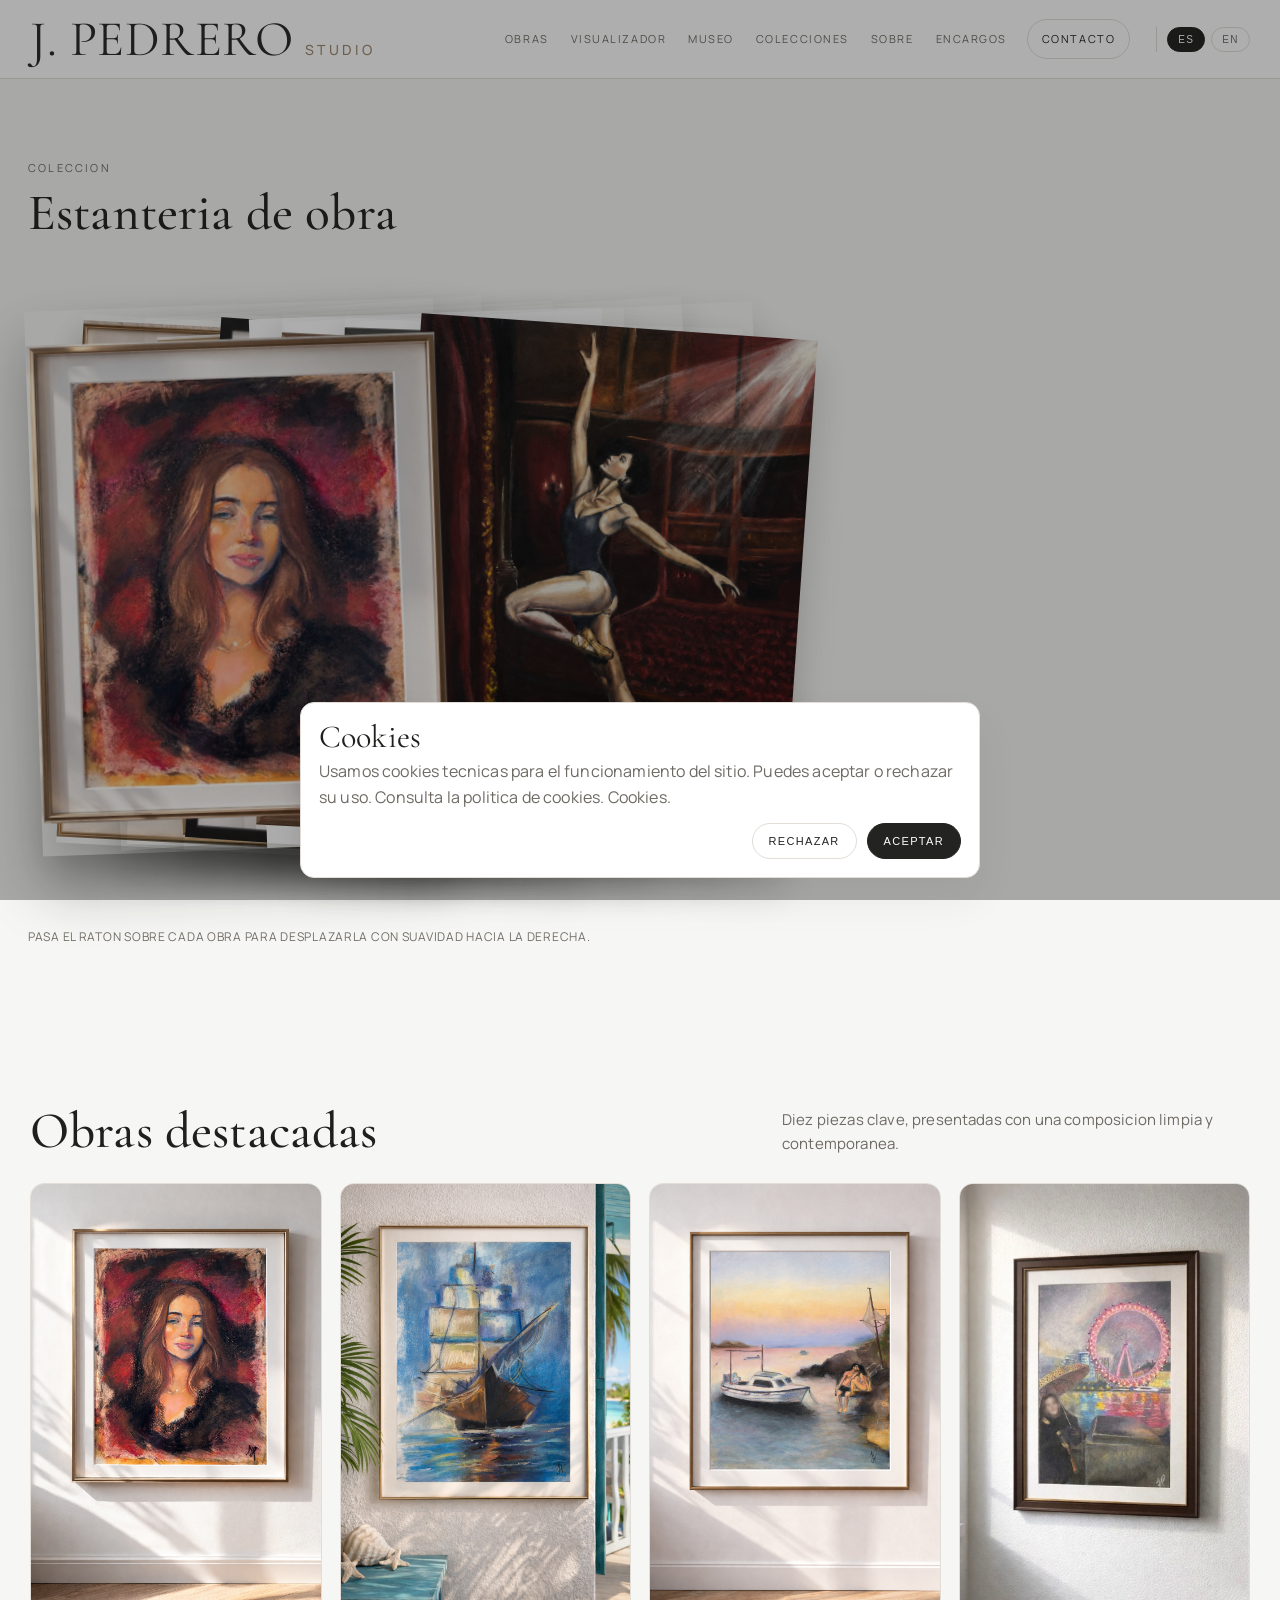
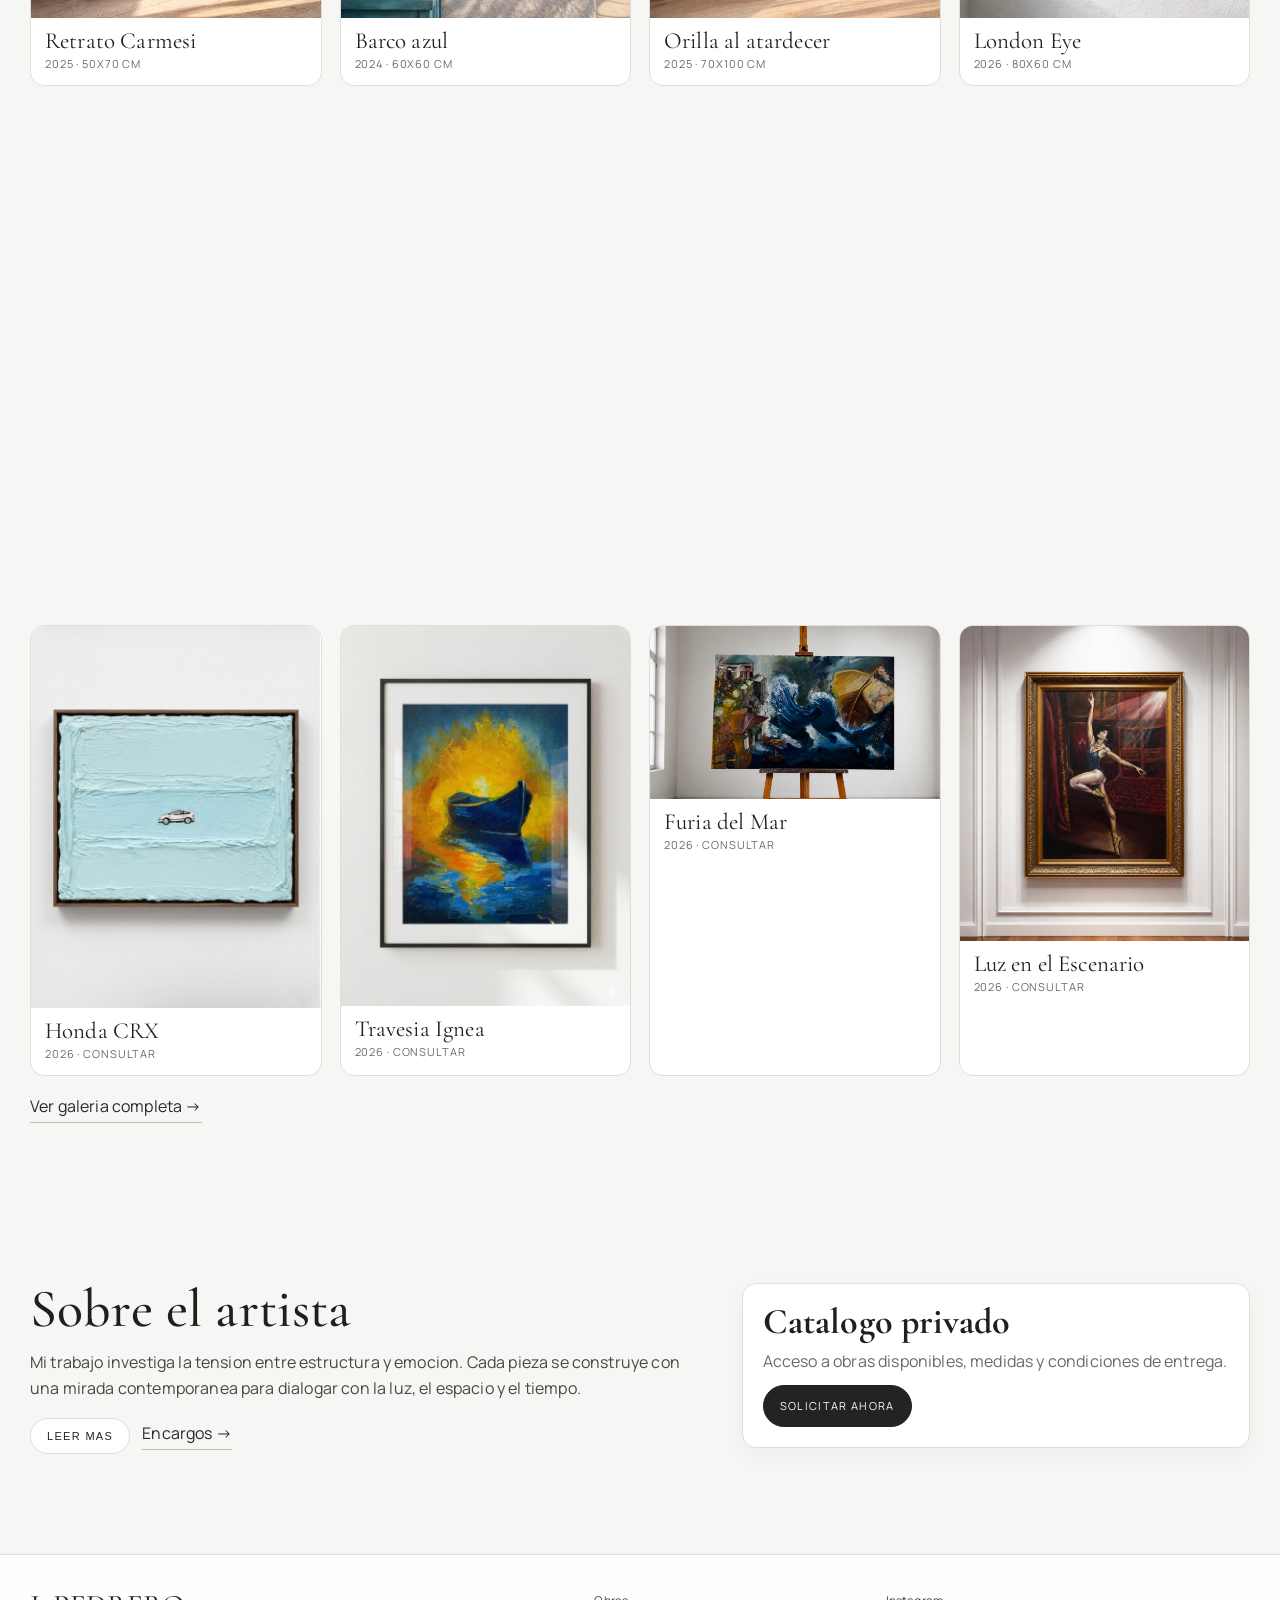
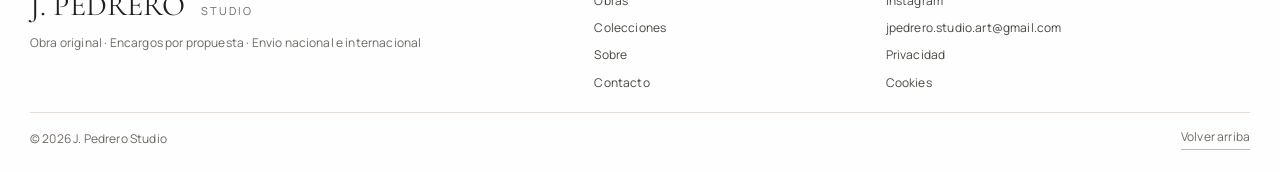
==== commit 10378d44: "Add two new artworks across the site" ====
--- a/index.html
+++ b/index.html
@@ -57,7 +57,7 @@
     <section class="section">
       <div class="container section-head">
         <h2>Obras destacadas</h2>
-        <p>Diez piezas clave, presentadas con una composicion limpia y contemporanea.</p>
+        <p>Doce piezas clave, presentadas con una composicion limpia y contemporanea.</p>
       </div>
 
       <div class="container featured-grid">
@@ -196,7 +196,7 @@
             <span class="featured-sub">2026 &middot; Consultar</span>
           </div>
         </a>
-        <a class="featured-card" href="works/obra.html?id=cuadro10">
+        <a class="featured-card" href="works/obra.html?id=cuadro10">
           <img
             src="assets/img/works/travesia_ignea.jpeg"
             alt="Travesia Ignea"
@@ -209,9 +209,39 @@
           <div class="featured-meta">
             <span class="featured-title">Travesia Ignea</span>
             <span class="featured-sub">2026 &middot; Consultar</span>
-          </div>
-        </a>
-      </div>
+          </div>
+        </a>
+        <a class="featured-card" href="works/obra.html?id=cuadro11">
+          <img
+            src="assets/img/works/furia_del_mar.jpeg"
+            alt="Furia del Mar"
+            loading="lazy"
+            data-model-src="assets/blenders/cuadro_london_eye_3d.glb?v=1"
+            data-model-texture="assets/blenders/furia_del_mar_blender.png"
+            data-model-camera-orbit="210deg 82deg 125%"
+            data-model-min-camera-orbit="auto 65deg 80%"
+            data-model-max-camera-orbit="auto 95deg 220%" />
+          <div class="featured-meta">
+            <span class="featured-title">Furia del Mar</span>
+            <span class="featured-sub">2026 &middot; Consultar</span>
+          </div>
+        </a>
+        <a class="featured-card" href="works/obra.html?id=cuadro12">
+          <img
+            src="assets/img/works/luz_en_el_escenario.jpeg"
+            alt="Luz en el Escenario"
+            loading="lazy"
+            data-model-src="assets/blenders/cuadro_retrato_3d.glb?v=1"
+            data-model-texture="assets/blenders/luz_en_el_escenario_blender.png"
+            data-model-camera-orbit="210deg 82deg 125%"
+            data-model-min-camera-orbit="auto 65deg 80%"
+            data-model-max-camera-orbit="auto 95deg 220%" />
+          <div class="featured-meta">
+            <span class="featured-title">Luz en el Escenario</span>
+            <span class="featured-sub">2026 &middot; Consultar</span>
+          </div>
+        </a>
+      </div>
 
       <div class="container section-foot">
         <a class="link" href="works/index.html">Ver galeria completa &rarr;</a>
@@ -287,7 +317,7 @@
     </footer>
   </main>
 
-  <script src="assets/js/main.js?v=20260426-3"></script>
+  <script src="assets/js/main.js?v=20260716-2"></script>
 </body>
 </html>
 
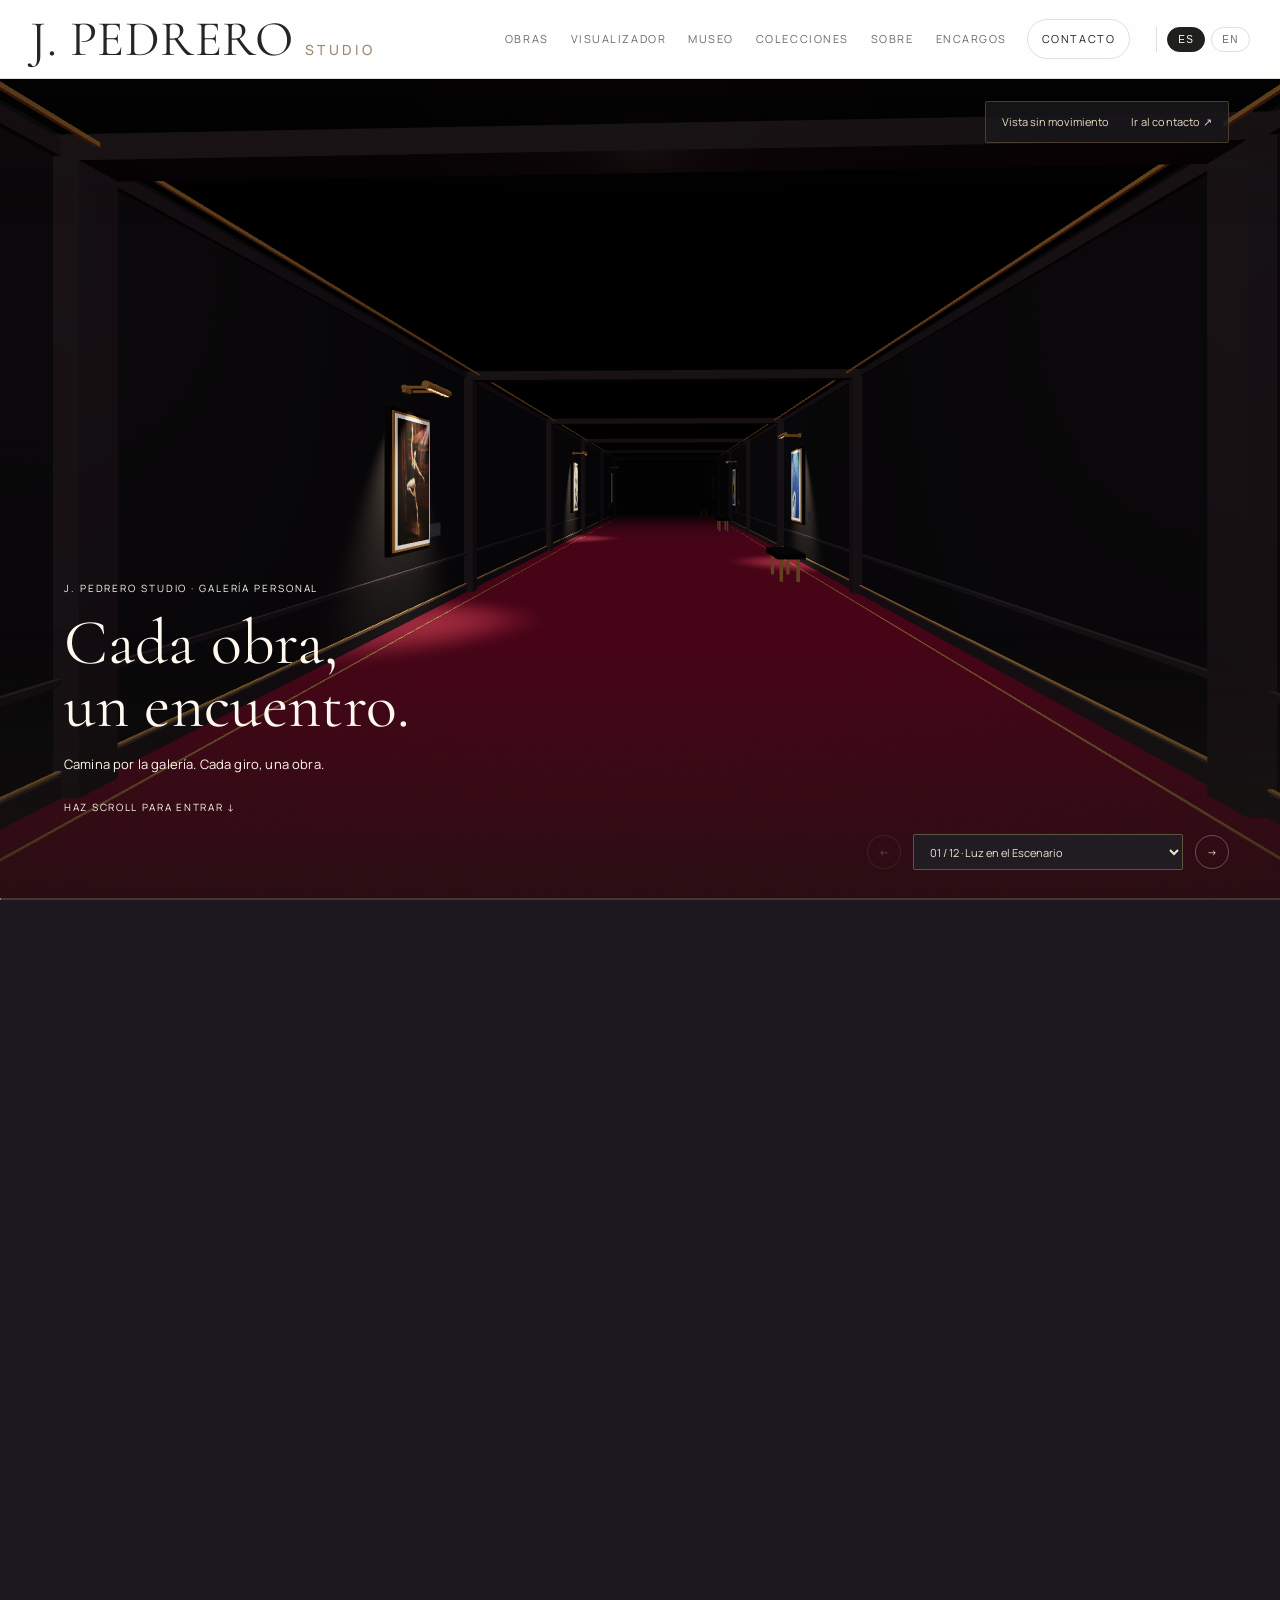
==== commit c1af3101: "Add immersive gallery walk with twelve artworks" ====
--- a/index.html
+++ b/index.html
@@ -12,6 +12,7 @@
   <link href="https://fonts.googleapis.com/css2?family=Cormorant+Garamond:wght@400;500;600&family=Manrope:wght@300;400;500;600&display=swap" rel="stylesheet" />
   <script type="module" src="assets/js/vendor/model-viewer.min.js"></script>
   <link rel="stylesheet" href="assets/css/styles.css?v=20260331-4" />
+  <link rel="stylesheet" href="assets/css/gallery-walk.css?v=20261014-4" />
 </head>
 <body>
   <header class="site-header" id="top">
@@ -38,20 +39,64 @@
   </header>
 
   <main>
-    <section class="section shelf-experiment" id="homeShelfPreview">
-      <div class="container shelf-head">
-        <div>
-          <p class="kicker" id="shelfStackKicker">Coleccion</p>
-          <h1 id="shelfStackTitle">Estanteria de obra</h1>
-        </div>
-      </div>
-
-      <div class="container shelf-layout">
-        <div class="shelf-stack-wrap">
-          <div class="shelf-stack" id="homeShelfStack" role="listbox" aria-label="Seleccion de obras"></div>
-          <p class="shelf-hint" id="shelfStackHint">Pasa el raton sobre cada obra para desplazarla con suavidad hacia la derecha.</p>
-        </div>
-      </div>
+    <section class="gallery-walk" id="galleryWalk" aria-label="Recorrido por la galer&iacute;a">
+      <div class="gallery-walk-stage">
+        <div class="gallery-walk-canvas" id="galleryWalkCanvas" aria-hidden="true"></div>
+        <div class="gallery-walk-intro">
+          <p class="kicker">J. Pedrero Studio &middot; Galer&iacute;a personal</p>
+          <h1>Cada obra,<br>un encuentro.</h1>
+          <p>Camina por la galer&iacute;a. Cada giro, una obra.</p>
+          <span class="gallery-walk-invitation">Haz scroll para entrar &darr;</span>
+        </div>
+        <div class="gallery-walk-tools">
+          <button id="galleryWalkMode" type="button" aria-pressed="false" hidden>Entrar al recorrido 3D</button>
+          <a class="gallery-walk-skip" href="#homeContact">Ir al contacto &#8599;</a>
+        </div>
+        <div class="gallery-walk-caption" id="galleryWalkCaption" hidden>
+          <span id="galleryWalkCount" class="kicker"></span>
+          <h2 id="galleryWalkTitle"></h2>
+          <a id="galleryWalkLink" class="link" href="works/index.html">Descubrir esta obra &#8599;</a>
+        </div>
+        <nav class="gallery-walk-stops" aria-label="Paradas del recorrido">
+          <button type="button" id="galleryWalkPrevious" aria-label="Obra anterior" disabled>&larr;</button>
+          <select id="galleryWalkSelect" aria-label="Seleccionar una obra del recorrido"></select>
+          <button type="button" id="galleryWalkNext" aria-label="Obra siguiente">&rarr;</button>
+        </nav>
+        <div class="gallery-walk-progress" aria-hidden="true"><span id="galleryWalkProgress"></span></div>
+      </div>
+      <div class="gallery-walk-fallback" id="galleryWalkFallback">
+        <a href="works/obra.html?id=cuadro12"><img src="assets/blenders/luz_en_el_escenario_blender.png" alt="Luz en el Escenario" loading="lazy" width="1086" height="1448"><span>Luz en el Escenario</span></a>
+        <a href="works/obra.html?id=cuadro8"><img src="assets/blenders/rayo_verde_blender.png" alt="Rayo Verde" loading="lazy" width="738" height="917"><span>Rayo Verde</span></a>
+        <a href="works/obra.html?id=cuadro6"><img src="assets/blenders/cuadro6.png" alt="El Padrino" loading="lazy" width="898" height="1181"><span>El Padrino</span></a>
+        <a href="works/obra.html?id=cuadro10"><img src="assets/blenders/travesia_ignea_blender.png" alt="Traves&iacute;a &Iacute;gnea" loading="lazy" width="878" height="1119"><span>Traves&iacute;a &Iacute;gnea</span></a>
+        <a href="works/obra.html?id=cuadro7"><img src="assets/blenders/luz_interna.png" alt="Luz Interna" loading="lazy" width="1024" height="1536"><span>Luz Interna</span></a>
+        <a href="works/obra.html?id=cuadro11"><img src="assets/blenders/furia_del_mar_blender.png" alt="Furia del Mar" loading="lazy" width="1616" height="973"><span>Furia del Mar</span></a>
+        <a href="works/obra.html?id=cuadro5"><img src="assets/blenders/caballo.jpeg" alt="Caballos" loading="lazy" width="874" height="1097"><span>Caballos</span></a>
+        <a href="works/obra.html?id=cuadro9"><img src="assets/blenders/honda_crx_blender.png" alt="Honda CRX" loading="lazy" width="1018" height="821"><span>Honda CRX</span></a>
+        <a href="works/obra.html?id=cuadro1"><img src="assets/blenders/retrato.jpeg" alt="Retrato Carmes&iacute;" width="600" height="800"><span>Retrato Carmes&iacute;</span></a>
+        <a href="works/obra.html?id=cuadro2"><img src="assets/blenders/barco.jpeg" alt="Barco azul" loading="lazy" width="600" height="600"><span>Barco azul</span></a>
+        <a href="works/obra.html?id=cuadro4"><img src="assets/blenders/londoeye.jpeg" alt="London Eye" loading="lazy" width="800" height="600"><span>London Eye</span></a>
+        <a href="works/obra.html?id=cuadro3"><img src="assets/blenders/atardecer.jpeg" alt="Orilla al atardecer" loading="lazy" width="800" height="600"><span>Orilla al atardecer</span></a>
+      </div>
+    </section>
+
+    <section class="section container home-contact" id="homeContact" aria-labelledby="homeContactTitle">
+      <div>
+        <p class="kicker">Al final del recorrido, una conversaci&oacute;n</p>
+        <h2 id="homeContactTitle">&iquest;Qu&eacute; obra te ha<br>hecho detenerte?</h2>
+        <p>Consulta disponibilidad o cu&eacute;ntame tu idea para un encargo.</p>
+        <a class="link" href="mailto:jpedrero.studio.art@gmail.com">jpedrero.studio.art@gmail.com</a>
+      </div>
+      <form class="contact-form" action="https://formsubmit.co/jpedrero.studio.art@gmail.com" method="POST">
+        <input type="hidden" name="_subject" value="Consulta desde el recorrido de J. Pedrero Studio">
+        <input type="hidden" name="_captcha" value="false">
+        <input type="text" name="_honey" hidden tabindex="-1" autocomplete="off">
+        <label class="form-field"><span>Nombre</span><input name="nombre" autocomplete="name" required></label>
+        <label class="form-field"><span>Email</span><input type="email" name="email" autocomplete="email" required></label>
+        <label class="form-field"><span>Tu mensaje</span><textarea name="descripcion" rows="5" required></textarea></label>
+        <p class="fineprint">Tus datos se utilizar&aacute;n para responder a tu consulta. <a class="link" href="legal/privacy.html">Pol&iacute;tica de privacidad</a>.</p>
+        <button class="btn" type="submit">Enviar consulta &#8599;</button>
+      </form>
     </section>
 
     <section class="section">
@@ -318,6 +363,8 @@
   </main>
 
   <script src="assets/js/main.js?v=20260716-2"></script>
+  <script src="assets/js/vendor/three.min.js"></script>
+  <script src="assets/js/gallery-walk.js?v=20261014-4"></script>
 </body>
 </html>
 
--- a/assets/css/gallery-walk.css
+++ b/assets/css/gallery-walk.css
@@ -0,0 +1,64 @@
+.gallery-walk { --intro-opacity: 1; background: #1b191f; color: #f1e5d1; }
+.gallery-walk [hidden] { display: none !important; }
+.gallery-walk-stage { position: relative; height: 420px; overflow: hidden; isolation: isolate; }
+.gallery-walk.is-immersive { height: var(--walk-height, 980svh); }
+.gallery-walk.is-immersive .gallery-walk-stage {
+  position: sticky;
+  top: 78px;
+  height: calc(100svh - 78px);
+  min-height: 260px;
+  color: #fff9ef;
+  background: #1b191f;
+}
+.gallery-walk-canvas { position: absolute; inset: 0; }
+.gallery-walk-canvas canvas { display: block; width: 100%; height: 100%; }
+.gallery-walk.is-immersive .gallery-walk-stage::after {
+  content: '';
+  position: absolute;
+  z-index: 1;
+  inset: 0;
+  pointer-events: none;
+  background: linear-gradient(0deg, rgba(23,20,16,.65), transparent 33%, transparent 82%, rgba(23,20,16,.12));
+}
+.gallery-walk-intro { position: absolute; z-index: 2; left: 5%; bottom: 85px; max-width: 470px; opacity: var(--intro-opacity); pointer-events: none; }
+.gallery-walk-intro .kicker { color: inherit; font-size: 10px; letter-spacing: .19em; }
+.gallery-walk-intro h1 { font-family: var(--serif); font-weight: 400; font-size: clamp(42px, 5vw, 72px); line-height: .98; margin: 16px 0; }
+.gallery-walk-intro > p:last-of-type { font-size: 13px; max-width: 330px; }
+.gallery-walk-invitation { display: block; margin-top: 24px; font-size: 10px; letter-spacing: .17em; text-transform: uppercase; }
+.gallery-walk-tools { position: absolute; z-index: 3; top: 22px; right: 4%; display: flex; gap: 22px; align-items: center; color: #eadbc3; padding: 10px 16px; background: rgba(25,24,28,.82); border: 1px solid rgba(190,154,94,.3); border-radius: 2px; }
+.gallery-walk-tools a, .gallery-walk-tools button { font-family: var(--sans); font-size: 11px; color: inherit; line-height: 1.8; }
+.gallery-walk-tools button { padding: 0; background: none; border: 0; cursor: pointer; }
+.gallery-walk-tools a:hover, .gallery-walk-tools button:hover { text-decoration: underline; text-underline-offset: 4px; }
+.gallery-walk :focus-visible { outline: 2px solid #ad8a53; outline-offset: 5px; }
+.gallery-walk-caption { position: absolute; z-index: 2; bottom: 58px; left: 5%; max-width: 78%; text-shadow: 0 1px 12px #201a14; }
+.gallery-walk-caption .kicker { color: #e3d8c4; font-size: 10px; }
+.gallery-walk-caption h2 { font-family: var(--serif); font-size: clamp(28px, 3.1vw, 44px); font-weight: 400; line-height: 1.15; margin: 4px 0 12px; }
+.gallery-walk-caption a { font-size: 11px; color: inherit; border-color: #d0b58d; }
+.gallery-walk-stops { display: none; }
+.is-immersive .gallery-walk-stops { display: flex; align-items: center; gap: 12px; position: absolute; z-index: 3; right: 4%; bottom: 30px; }
+.gallery-walk-stops button { cursor: pointer; display: grid; place-items: center; width: 34px; height: 34px; padding: 0; background: transparent; border: 1px solid #f0e4d04d; border-radius: 50%; font: 10px var(--sans); color: #f9efdc; }
+.gallery-walk-stops button[aria-current] { background: #f2e8d7; color: #3c3327; border-color: #f2e8d7; }
+.gallery-walk-stops button:disabled { opacity: .3; cursor: default; }
+.gallery-walk-stops select { width: min(270px, 35vw); height: 36px; padding: 0 24px 0 12px; border: 1px solid #c6a97166; border-radius: 2px; background: #211c22; color: #f1e5d1; font: 11px var(--sans); cursor: pointer; }
+.gallery-walk-progress { display: none; }
+.is-immersive .gallery-walk-progress { display: block; position: absolute; z-index: 3; bottom: 0; left: 0; right: 0; height: 2px; background: #f2e9d42b; }
+.gallery-walk-progress span { display: block; height: 100%; background: #d8bb8c; transform-origin: left; transform: scaleX(0); }
+.gallery-walk-fallback { display: grid; grid-template-columns: repeat(2, 1fr); gap: 40px; padding: 40px 7%; }
+.gallery-walk-fallback img { width: 100%; height: 300px; object-fit: contain; margin-bottom: 14px; }
+.home-contact { display: grid; grid-template-columns: 1fr 1fr; gap: 8%; scroll-margin-top: 110px; border-top: 1px solid var(--line); }
+.home-contact h2 { font-family: var(--serif); font-size: clamp(38px, 5vw, 66px); font-weight: 400; line-height: 1.05; }
+@media (max-width: 700px) {
+  .gallery-walk.is-immersive { height: var(--walk-height, 1080svh); }
+  .gallery-walk-tools { top: 16px; right: 5%; gap: 16px; padding: 8px 12px; }
+  .gallery-walk-tools a, .gallery-walk-tools button { font-size: 10px; }
+  .gallery-walk-intro { bottom: 94px; max-width: 85%; }
+  .gallery-walk-intro h1 { font-size: 46px; }
+  .gallery-walk-intro > p:last-of-type { max-width: 250px; font-size: 12px; }
+  .gallery-walk-fallback, .home-contact { grid-template-columns: 1fr; }
+  .gallery-walk-caption { bottom: 96px; max-width: 90%; }
+  .gallery-walk-caption h2 { font-size: 30px; }
+  .is-immersive .gallery-walk-stops { right: auto; left: 5%; bottom: 26px; }
+  .gallery-walk-stops { gap: 8px; }
+  .gallery-walk-stops select { width: min(250px, 62vw); font-size: 10px; }
+  .home-contact { gap: 32px; }
+}
